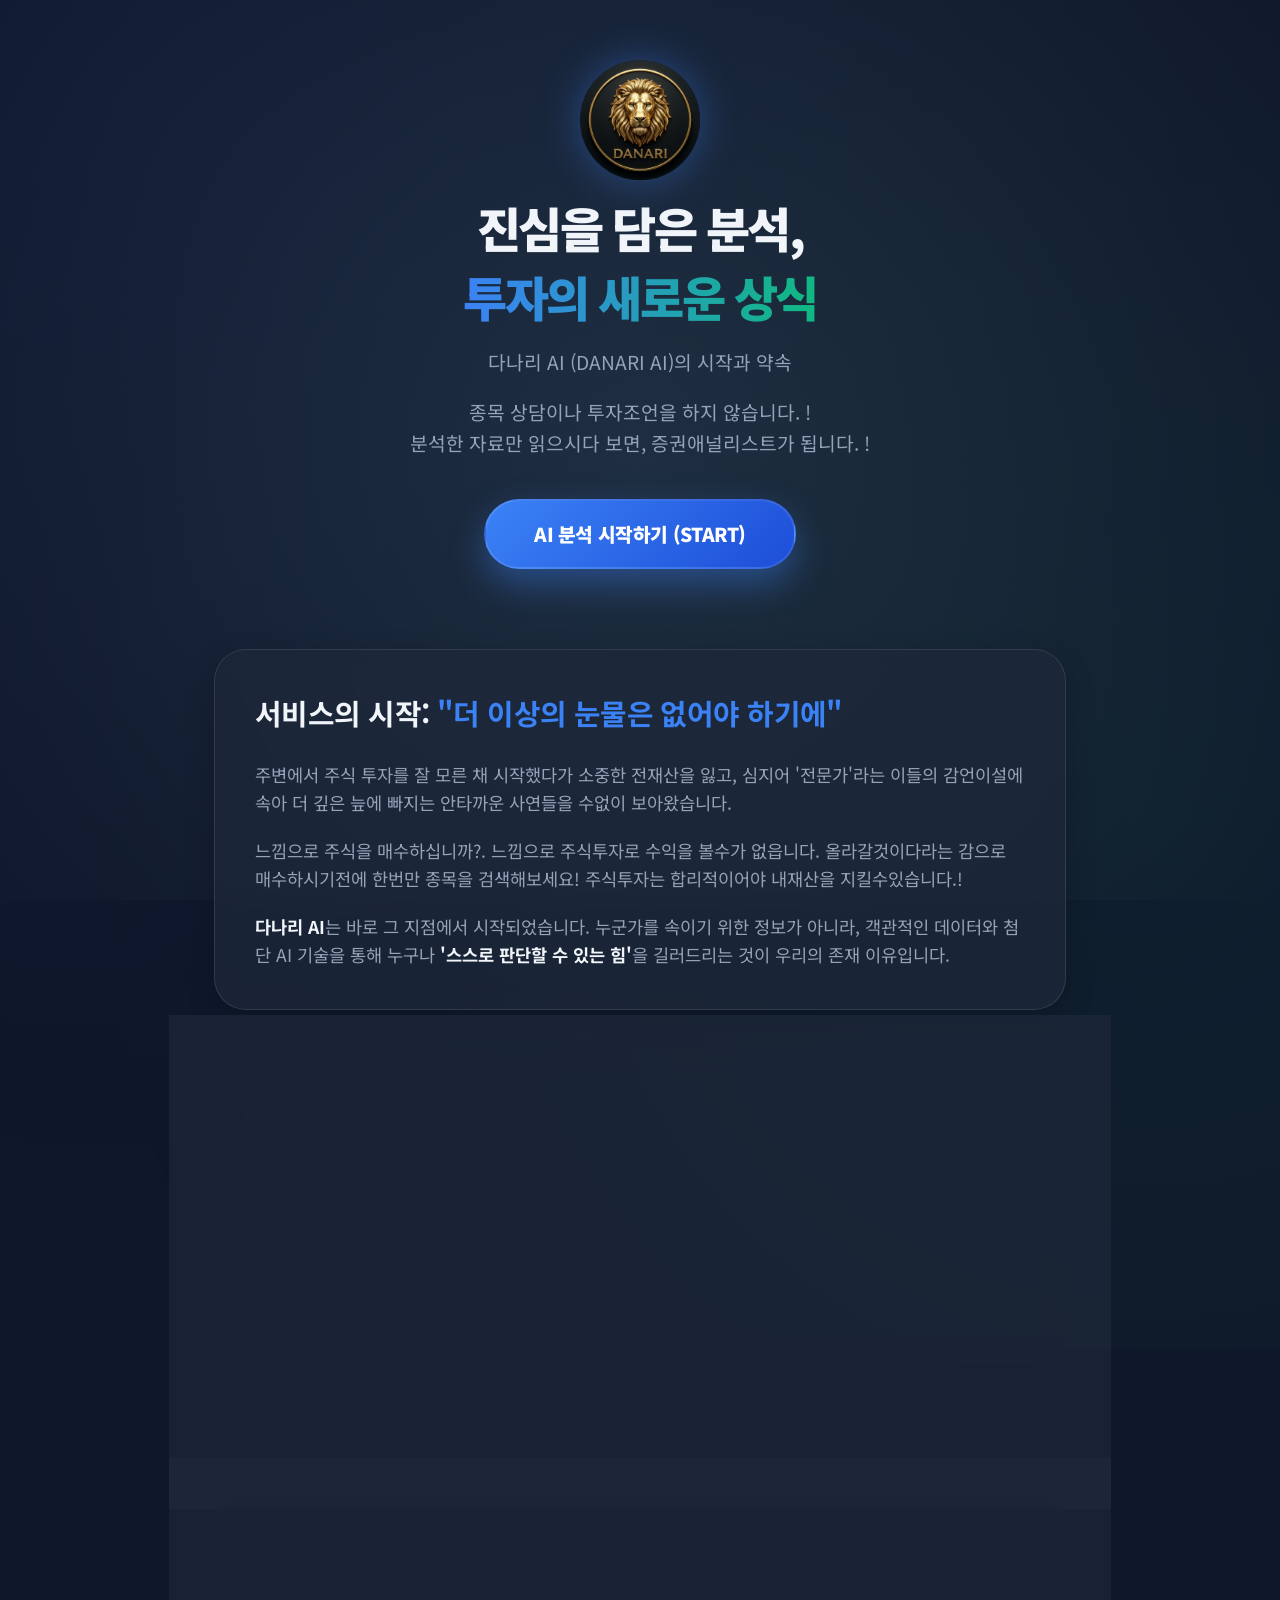
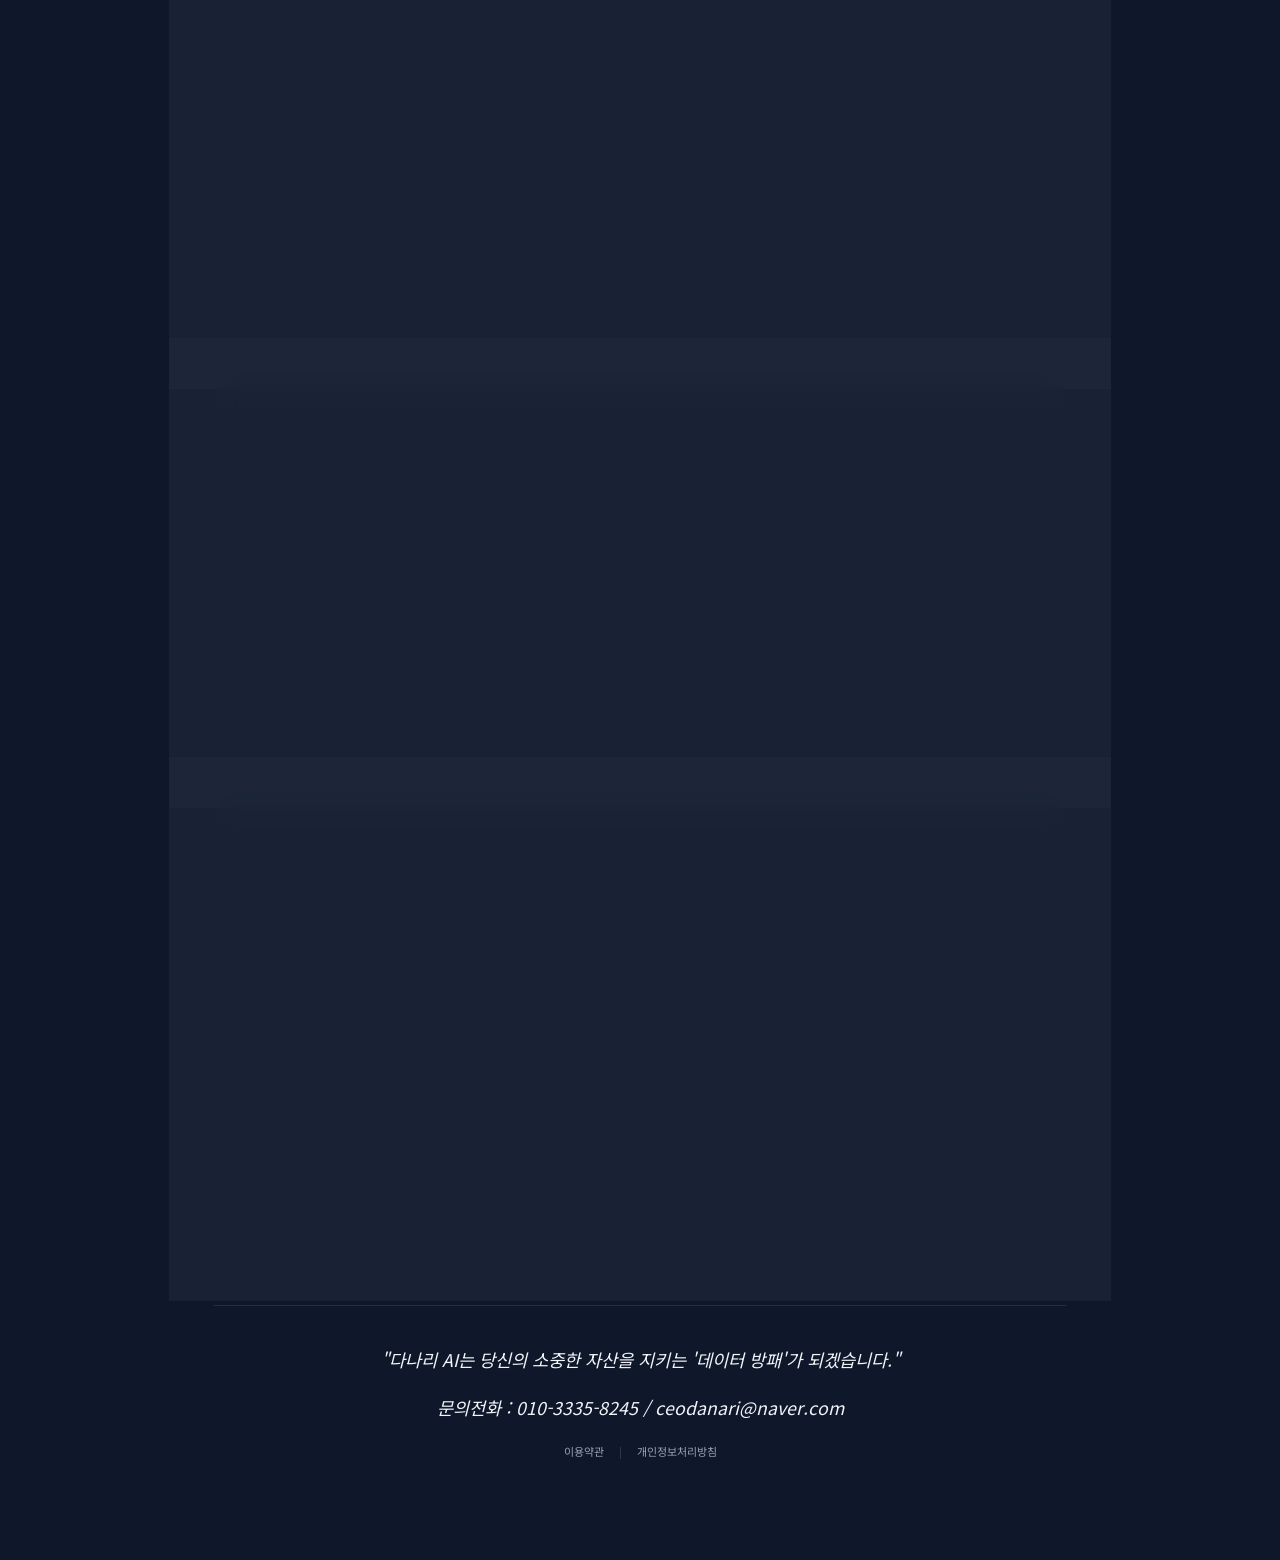
==== index.html @ fad3270f "Add files via upload" ====
<!DOCTYPE html>
<html lang="ko">

<head>
    <meta charset="UTF-8">
    <meta name="viewport" content="width=device-width, initial-scale=1.0">
    <link rel="shortcut icon" href="logo.png" type="image/png">
    <title>다나리 AI (DANARI) | 진심을 담은 분석, 투자의 새로운 상식</title>
    <meta name="description" content="주식 투자에 속지 마세요. 전재산을 지키는 정직한 데이터 방패, 다나리 AI가 멀티 에이전트 기술로 주식 투자의 새로운 상식을 제시합니다.">
    <meta name="keywords" content="주식, AI분석, 다나리, DANARI, 주식투자초보, 무료주식분석, 투명한투자">

    <!-- Open Graph / Facebook -->
    <meta property="og:type" content="website">
    <meta property="og:title" content="다나리 AI (DANARI) | 투자의 새로운 상식">
    <meta property="og:description" content="속지 않는 투자, 스스로 판단하는 힘을 길러주는 AI 분석 파트너 다나리입니다.">
    <meta property="og:image" content="logo.png">

    <!-- Naver / Google Verification (Placeholders) -->
    <meta name="naver-site-verification" content="YOUR_NAVER_CODE_HERE">
    <meta name="google-site-verification" content="YOUR_GOOGLE_CODE_HERE">

    <link rel="stylesheet" href="style.css">
    <link rel="preconnect" href="https://fonts.googleapis.com">
    <link rel="preconnect" href="https://fonts.gstatic.com" crossorigin>
    <link
        href="https://fonts.googleapis.com/css2?family=Inter:wght@400;700;900&family=Noto+Sans+KR:wght@300;400;700;900&display=swap"
        rel="stylesheet">
</head>

<body>
    <div class="background-glow"></div>

    <main class="container">
        <header class="hero">
            <h1 class="main-title">
                <img src="logo.png" alt="Danari Logo" class="title-logo">
                진심을 담은 분석,<br><span class="accent">투자의 새로운 상식</span>
            </h1>
            <p class="subtitle">다나리 AI (DANARI AI)의 시작과 약속</p>
            <p class="subtitle">종목 상담이나 투자조언을 하지 않습니다. ! <br>분석한 자료만 읽으시다 보면, 증권애널리스트가 됩니다. !</p>
            <div class="hero-cta">
               
                <a href="https://danari-frontend-701980400496.asia-northeast3.run.app" class="btn-start">AI 분석 시작하기
                    (START)</a>
                <!-- <a href="javascript:void(0)" onclick="openModal('service-ready-modal')" class="btn-start">AI 분석 시작하기
                    (START)</a> -->
            </div>
        </header>

        <section class="content-card mission">
            <h2>서비스의 시작: <span class="highlight">"더 이상의 눈물은 없어야 하기에"</span></h2>
            <p>
                주변에서 주식 투자를 잘 모른 채 시작했다가 소중한 전재산을 잃고, 심지어 '전문가'라는 이들의 감언이설에 속아 더 깊은 늪에 빠지는 안타까운 사연들을 수없이 보아왔습니다.
            </p>
            <p>
                느낌으로 주식을 매수하십니까?. 느낌으로 주식투자로 수익을 볼수가 없읍니다. 올라갈것이다라는 감으로 매수하시기전에 한번만 종목을 검색해보세요! 주식투자는 합리적이어야 내재산을
                지킬수있습니다.!
            </p>
            <p>
                <strong>다나리 AI</strong>는 바로 그 지점에서 시작되었습니다. 누군가를 속이기 위한 정보가 아니라, 객관적인 데이터와 첨단 AI 기술을 통해 누구나 <strong>'스스로
                    판단할 수 있는 힘'</strong>을 길러드리는 것이 우리의 존재 이유입니다.
            </p>
        </section>

        <section class="content-card sustainability">
            <h2>우리의 약속: <span class="highlight">"모두를 위한 정직한 기술"</span></h2>
            <p>저희는 고급 AI 분석 서비스를 제공하면서도, 여러분의 부담을 최소화하고자 합니다.</p>
            <ul>
                <li>
                    <strong>지속 가능한 서비스</strong><br>
                    고성능 AI 엔진을 유지하기 위한 최소한의 운영 비용은 플랫폼 내 로컬 광고(LBS)를 통해 충당합니다. AI가 분석할 절대적인 시간이 필요하며, 그 시간을 이용하여 광고가
                    진행됩니다. 광고 진행 중이라도 AI가 분석을 마치면 분석 내용이 즉시 출력됩니다. 이를 통해 더 많은 분이 양질의 심층 분석 리포트를 무료 또는 저렴하게 이용하실 수 있습니다.
                </li>
                <li>
                    <strong>투명한 데이터</strong><br>
                    인간의 감정이 배제된 냉철한 알고리즘이 24시간 시장을 모니터링하여 가공되지 않은 진실만을 전달합니다.
                </li>
            </ul>
        </section>

        <section class="content-card technology">
            <h2>핵심 기술력: <span class="highlight">"9인의 AI 에이전트 협업"</span></h2>
            <p>다나리 AI는 단일 지능이 아닌, 전문 분야별로 특화된 <strong>9인의 AI 에이전트</strong>가 실시간으로 소통하며 분석합니다.</p>
            <div class="tech-grid">
                <div class="tech-item">
                    <span class="tech-tag">MACRO</span>
                    <p>거시경제 흐름 및 글로벌 지정학적 리스크 분석</p>
                </div>
                <div class="tech-item">
                    <span class="tech-tag">ANALYSIS</span>
                    <p>재무제표 기반의 기업 건강 상태 딥다이브</p>
                </div>
                <div class="tech-item">
                    <span class="tech-tag">CHART</span>
                    <p>기술적 지표를 통한 최적의 매수/매도 타이밍 포착</p>
                </div>
                <div class="tech-item">
                    <span class="tech-tag">NEWS</span>
                    <p>실시간 뉴스 및 공시 시그널 즉각 스캔 및 반영</p>
                </div>
            </div>
            <p class="tech-note">
                이 외에도 수급, 성장성, 안정성, 시장 주도주 분석이 동시에 이루어지는 <strong>병렬 처리 아키텍처</strong>를 통해 완벽한 리포트를 생성합니다.
            </p>
        </section>

        <section class="content-card investment-caution">
            <h2>투자유의사항: <span class="highlight">"신중한 결정이 자산을 지킵니다"</span></h2>
            <ul>
                <li>
                    <strong>원금 손실 위험 고지</strong><br>
                    주식 투자는 원금 매몰 및 손실의 위험이 있으며, 모든 투자 결정에 따른 책임은 투자자 본인에게 귀속됩니다.
                </li>
                <li>
                    <strong>분석 결과의 성격</strong><br>
                    다나리 AI가 제공하는 모든 정보는 투자 참고 자료일 뿐이며, 투자를 권유하거나 특정 종목의 수익을 보장하지 않습니다.
                </li>
                <li>
                    <strong>미래 수익의 비보장</strong><br>
                    과거의 데이터 분석 결과와 성과가 미래의 수익을 담보하지 않음을 유의하여 주시기 바랍니다.
                </li>
            </ul>
        </section>

        <section class="content-card ai-guidelines">
            <h2>AI분석안내문: <span class="highlight">"객관적 데이터의 힘"</span></h2>
            <p>다나리 AI의 리포트는 다음과 같은 정밀한 과정을 거쳐 생성됩니다.</p>
            <ul>
                <li>
                    <strong>특화된 9인의 AI 협업</strong><br>
                    재무, 차트, 수급, 뉴스 등 각 분야에 특화된 9인의 AI 에이전트가 데이터를 다각도로 교차 분석합니다.
                </li>
                <li>
                    <strong>실시간 데이터 반영</strong><br>
                    최신 시장 데이터를 실시간으로 수집하여 분석에 반영하나, 데이터 제공처의 통신 환경에 따라 일부 오차나 지연이 발생할 수 있습니다.
                </li>
                <li>
                    <strong>통계적 알고리즘 기반</strong><br>
                    본 리포트는 알고리즘에 기반한 통계적 결과물로, 시장의 예기치 못한 비이성적 변동이나 천재지변 등 돌발 변수는 예측 범위를 벗어날 수 있습니다.
                </li>
            </ul>
        </section>


        <footer class="footer-note">
            <p>"다나리 AI는 당신의 소중한 자산을 지키는 '데이터 방패'가 되겠습니다."</p>
            <p> 문의전화 : 010-3335-8245 / ceodanari@naver.com</p>
            <div class="legal-links">
                <a href="javascript:void(0)" onclick="openModal('tos-modal')">이용약관</a>
                <span class="sep">|</span>
                <a href="javascript:void(0)" onclick="openModal('privacy-modal')">개인정보처리방침</a>
            </div>
        </footer>
    </main>

    <!-- Modal: Terms of Service -->
    <div id="tos-modal" class="modal">
        <div class="modal-content tos-modal-content">
            <span class="close" onclick="closeModal('tos-modal')">&times;</span>
            <h2>이용약관 (Terms of Service)</h2>
            <div class="modal-body">
                <iframe src="Terms of Service.html" class="tos-iframe"></iframe>
            </div>
        </div>
    </div>

    <!-- Modal: Privacy Policy -->
    <div id="privacy-modal" class="modal">
        <div class="modal-content">
            <span class="close" onclick="closeModal('privacy-modal')">&times;</span>
            <h2>개인정보처리방침 (Privacy Policy)</h2>
            <div class="modal-body">
                <h3>1. 수집하는 개인정보 항목</h3>
                <p>- 회원가입 시: 이메일, 비밀번호<br>
                    - 서비스 이용 시: 접속 IP, 서비스 이용 기록, **위치 정보(LBS 광고 제공 목적)**</p>
                <h3>2. 개인정보의 수집 및 이용 목적</h3>
                <p>- 사용자 식별 및 회원 관리<br>
                    - 맞춤형 AI 리포트 제공 및 위치 기반 인근 상권 광고 매칭</p>
                <h3>3. 개인정보의 보유 및 이용 기간</h3>
                <p>- 회원 탈퇴 시까지 또는 법령에서 정한 기간까지 보관합니다.</p>
                <h3>4. 동의 거부 권리</h3>
                <p>이용자는 개인정보 수집에 동의하지 않을 권리가 있으나, 동의 거부 시 회원 서비스 및 위치 기반 기능 이용이 제한될 수 있습니다.</p>
            </div>
        </div>
    </div>
    <!-- Modal: Service Ready Notice -->
    <div id="service-ready-modal" class="modal">
        <div class="modal-content notice-modal-content">
            <span class="close" onclick="closeModal('service-ready-modal')">&times;</span>
            <h2>서비스 준비 안내</h2>
            <div class="modal-body notice-body">
                <p>당사의 인공지능시스템을 사용하시는 고객여러분에게 감사의 말씀을 드리며, 현재 시스템을 업그레이드하고 있습니다.</p>
                <p>업그레이드가 완료되면, 즉시 재오픈하겠습니다.</p>
            </div>
        </div>
    </div>


    <script>
        function openModal(id) {
            document.getElementById(id).style.display = "block";
        }

        function closeModal(id) {
            document.getElementById(id).style.display = "none";
        }

        window.onclick = function (event) {
            if (event.target.className === 'modal') {
                event.target.style.display = "none";
            }
        }
    </script>
</body>


</html>
---- style.css ----
:root {
    --bg-color: #0f172a;
    --card-bg: rgba(30, 41, 59, 0.7);
    --accent-blue: #3b82f6;
    --accent-emerald: #10b981;
    --text-main: #f1f5f9;
    --text-dim: #94a3b8;
    --glass-border: rgba(255, 255, 255, 0.1);
}

* {
    margin: 0;
    padding: 0;
    box-sizing: border-box;
}

body {
    background-color: var(--bg-color);
    color: var(--text-main);
    font-family: 'Noto Sans KR', 'Inter', sans-serif;
    line-height: 1.6;
    overflow-x: hidden;
    -webkit-font-smoothing: antialiased;
}

.background-glow {
    position: fixed;
    top: 0;
    left: 0;
    right: 0;
    bottom: 0;
    background: radial-gradient(circle at 50% 50%, #1e293b 0%, #0f172a 100%);
    z-index: -1;
}

.background-glow::after {
    content: '';
    position: absolute;
    top: -50%;
    left: -50%;
    width: 200%;
    height: 200%;
    background: radial-gradient(circle at 30% 30%, rgba(59, 130, 246, 0.05) 0%, transparent 50%),
        radial-gradient(circle at 70% 70%, rgba(16, 185, 129, 0.05) 0%, transparent 50%);
    pointer-events: none;
}

.container {
    max-width: 900px;
    margin: 0 auto;
    padding: 60px 24px;
    animation: fadeIn 1s ease-out;
}

@keyframes fadeIn {
    from {
        opacity: 0;
        transform: translateY(20px);
    }

    to {
        opacity: 1;
        transform: translateY(0);
    }
}

.hero {
    text-align: center;
    margin-bottom: 80px;
}

.main-title {
    font-size: 3rem;
    font-weight: 900;
    letter-spacing: -0.05em;
    line-height: 1.1;
    margin-bottom: 24px;
    display: flex;
    flex-direction: column;
    align-items: center;
    gap: 16px;
}

.title-logo {
    width: 120px;
    height: 120px;
    object-fit: contain;
    filter: drop-shadow(0 0 20px rgba(59, 130, 246, 0.4));
    margin-bottom: 5px;
}

.accent {
    background: linear-gradient(90deg, var(--accent-blue), var(--accent-emerald));
    background-clip: text;
    -webkit-background-clip: text;
    -webkit-text-fill-color: transparent;
}

.subtitle {
    font-size: 1.2rem;
    color: var(--text-dim);
    font-weight: 400;
}

.content-card {
    background: var(--card-bg);
    backdrop-filter: blur(12px);
    border: 1px solid var(--glass-border);
    padding: 40px;
    border-radius: 32px;
    margin-bottom: 40px;
    position: relative;
    box-shadow: 0 10px 30px rgba(0, 0, 0, 0.2);
    transition: transform 0.3s ease;
}

.content-card:hover {
    transform: translateY(-5px);
    border-color: rgba(59, 130, 246, 0.3);
}

.content-card *:last-child {
    margin-bottom: 0;
}

h2 {
    font-size: 1.8rem;
    font-weight: 700;
    margin-bottom: 24px;
    letter-spacing: -0.02em;
}

.highlight {
    color: var(--accent-blue);
}

p {
    margin-bottom: 20px;
    color: var(--text-dim);
    font-size: 1.1rem;
}

strong {
    color: var(--text-main);
}

ul {
    list-style: none;
}

li {
    margin-bottom: 24px;
    padding-left: 20px;
    border-left: 3px solid var(--accent-blue);
}

.tech-grid {
    display: grid;
    grid-template-columns: repeat(auto-fit, minmax(180px, 1fr));
    gap: 15px;
    margin: 24px 0;
}

.tech-item {
    background: rgba(15, 23, 42, 0.3);
    padding: 20px;
    border-radius: 20px;
    border: 1px solid var(--glass-border);
}

.tech-tag {
    display: inline-block;
    font-size: 10px;
    font-weight: 900;
    color: var(--accent-blue);
    letter-spacing: 0.1em;
    margin-bottom: 8px;
    border-bottom: 1px solid rgba(59, 130, 246, 0.3);
}

.tech-item p {
    font-size: 0.9rem;
    margin-bottom: 0;
    line-height: 1.4;
}

.tech-note {
    font-size: 0.95rem;
    opacity: 0.8;
}


.footer-note {
    text-align: center;
    padding-top: 40px;
    margin-top: 60px;
    border-top: 1px solid var(--glass-border);
}

.footer-note p {
    font-style: italic;
    color: var(--text-main);
    margin-bottom: 20px;
}

.legal-links {
    display: flex;
    justify-content: center;
    gap: 15px;
    font-size: 11px;
    color: var(--text-dim);
    margin-bottom: 40px;
}

.legal-links a {
    color: var(--text-dim);
    text-decoration: none;
    transition: color 0.3s;
}

.legal-links a:hover {
    color: var(--accent-blue);
    text-decoration: underline;
}

.sep {
    opacity: 0.3;
}

/* Modal System */
.modal {
    display: none;
    position: fixed;
    z-index: 10000;
    left: 0;
    top: 0;
    width: 100%;
    height: 100%;
    background-color: rgba(0, 0, 0, 0.8);
    backdrop-filter: blur(8px);
}

.modal-content {
    background-color: #1e293b;
    margin: 10% auto;
    padding: 40px;
    border: 1px solid var(--glass-border);
    width: 80%;
    max-width: 600px;
    border-radius: 24px;
    position: relative;
    box-shadow: 0 25px 50px -12px rgba(0, 0, 0, 0.5);
    max-height: 70vh;
    overflow-y: auto;
}

.close {
    color: var(--text-dim);
    position: absolute;
    top: 20px;
    right: 30px;
    font-size: 28px;
    font-weight: bold;
    cursor: pointer;
}

.close:hover {
    color: white;
}

.modal-body h3 {
    font-size: 14px;
    margin: 20px 0 10px 0;
    color: var(--accent-blue);
}

.modal-body p {
    font-size: 13px;
    line-height: 1.6;
    margin-bottom: 10px;
}

.actions {
    display: flex;
    justify-content: center;
}

.hero-cta {
    margin-top: 40px;
    display: flex;
    justify-content: center;
    gap: 20px;
}

.btn-start {
    display: inline-flex;
    align-items: center;
    background: linear-gradient(135deg, var(--accent-blue), #1d4ed8);
    color: white;
    padding: 18px 48px;
    border-radius: 100px;
    font-weight: 900;
    font-size: 1.2rem;
    letter-spacing: -0.02em;
    text-decoration: none;
    transition: all 0.4s cubic-bezier(0.175, 0.885, 0.32, 1.275);
    box-shadow: 0 15px 35px rgba(59, 130, 246, 0.4);
    border: 2px solid rgba(255, 255, 255, 0.1);
    position: relative;
    overflow: hidden;
}

.btn-start::before {
    content: '';
    position: absolute;
    top: 0;
    left: -100%;
    width: 100%;
    height: 100%;
    background: linear-gradient(90deg,
            transparent,
            rgba(255, 255, 255, 0.2),
            transparent);
    transition: 0.5s;
}

.btn-start:hover {
    transform: scale(1.05) translateY(-5px);
    background: white;
    color: black;
    box-shadow: 0 20px 50px rgba(255, 255, 255, 0.3);
    border-color: white;
}

.btn-start:hover::before {
    left: 100%;
}

.btn-start:active {
    transform: scale(0.98);
}

@media (max-width: 600px) {
    .main-title {
        font-size: 2rem;
    }

    .content-card {
        padding: 30px;
    }
}

/* Service Ready Modal Specific Styles */
.notice-modal-content {
    text-align: center;
    max-width: 500px;
}

.notice-body p {
    font-size: 1.1rem;
    color: var(--text-main);
    margin-bottom: 1.5rem;
    line-height: 1.8;
    word-break: keep-all;
}

.notice-body p:last-child {
    font-weight: 700;
    color: var(--accent-blue);
    margin-bottom: 0;
}

/* Terms of Service Modal Specific Styles */
.tos-modal-content {
    max-width: 900px;
    width: 90%;
    height: 85vh;
    max-height: 85vh;
    margin: 5vh auto;
    display: flex;
    flex-direction: column;
    padding: 30px;
}

.tos-modal-content .modal-body {
    flex-grow: 1;
    height: calc(100% - 50px);
    margin-top: 15px;
    overflow: hidden;
}

.tos-iframe {
    width: 100%;
    height: 100%;
    border: none;
    border-radius: 12px;
    background-color: #ffffff;
}
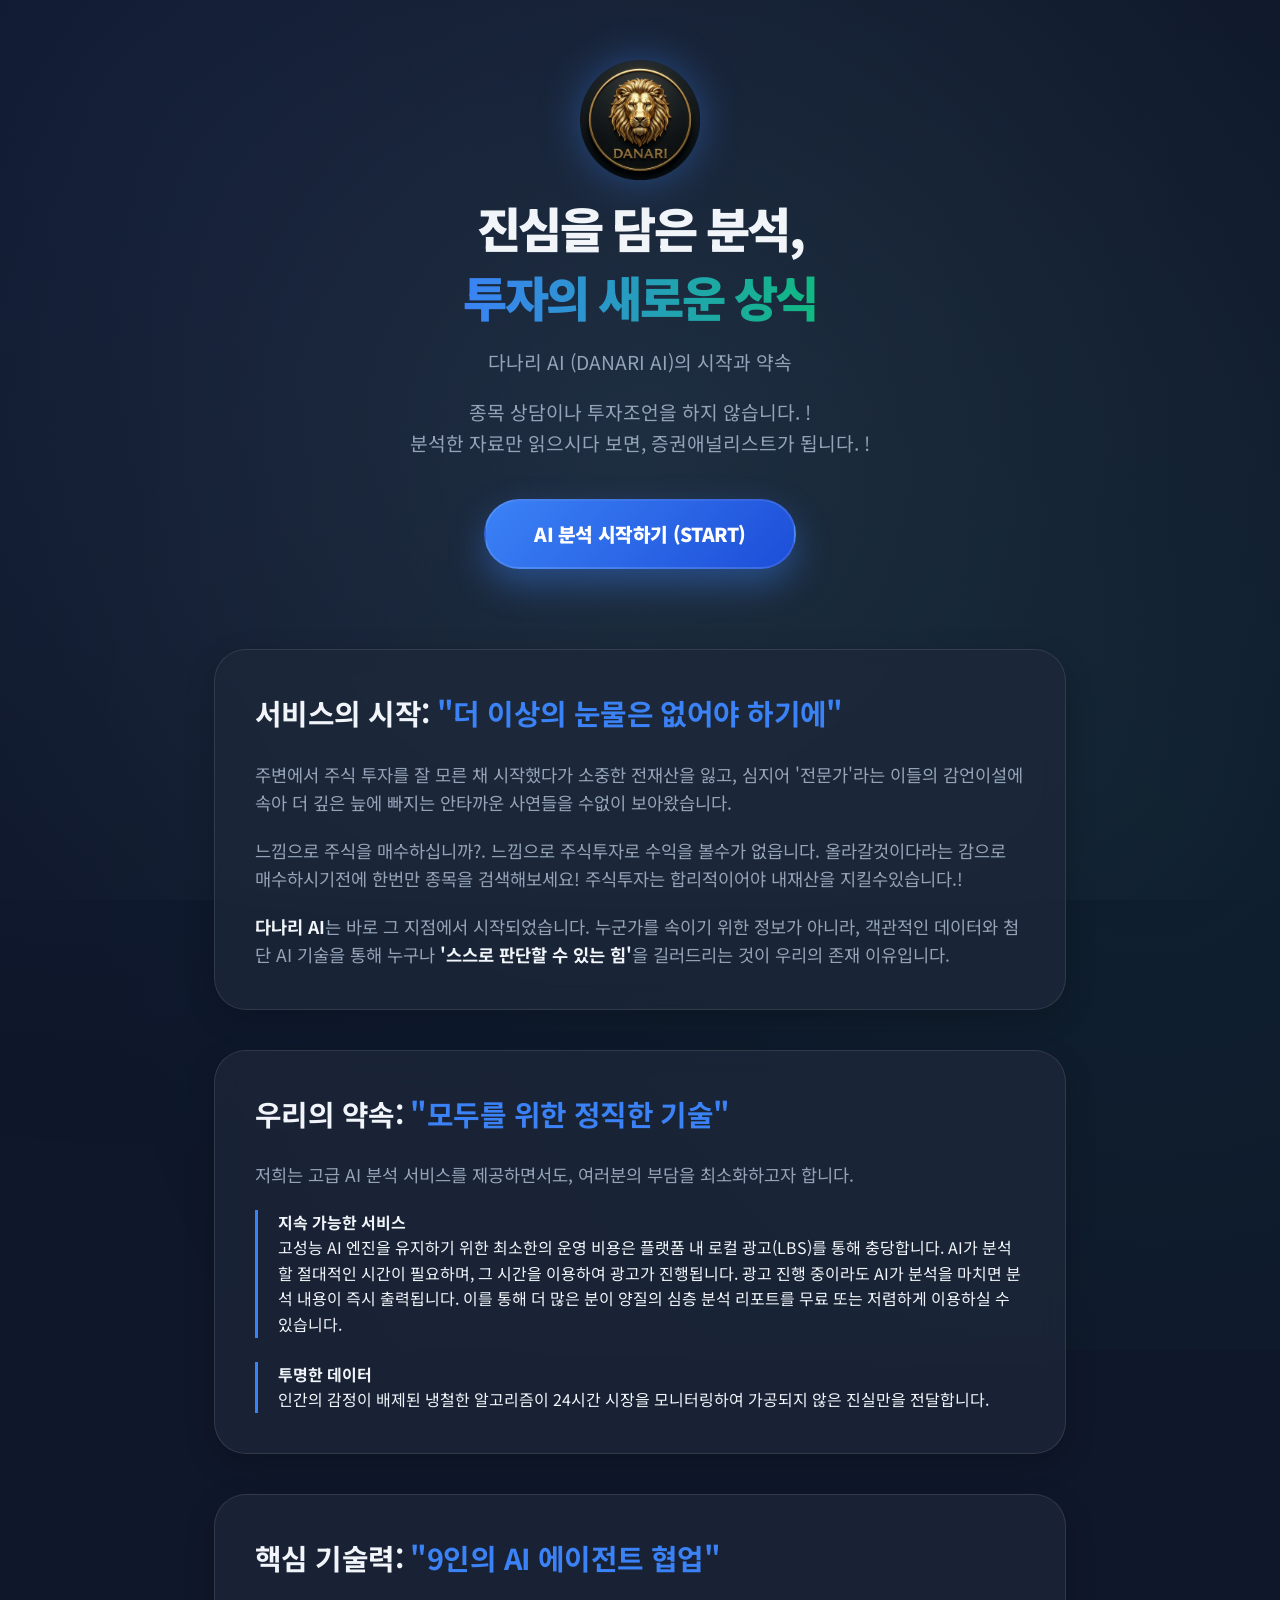
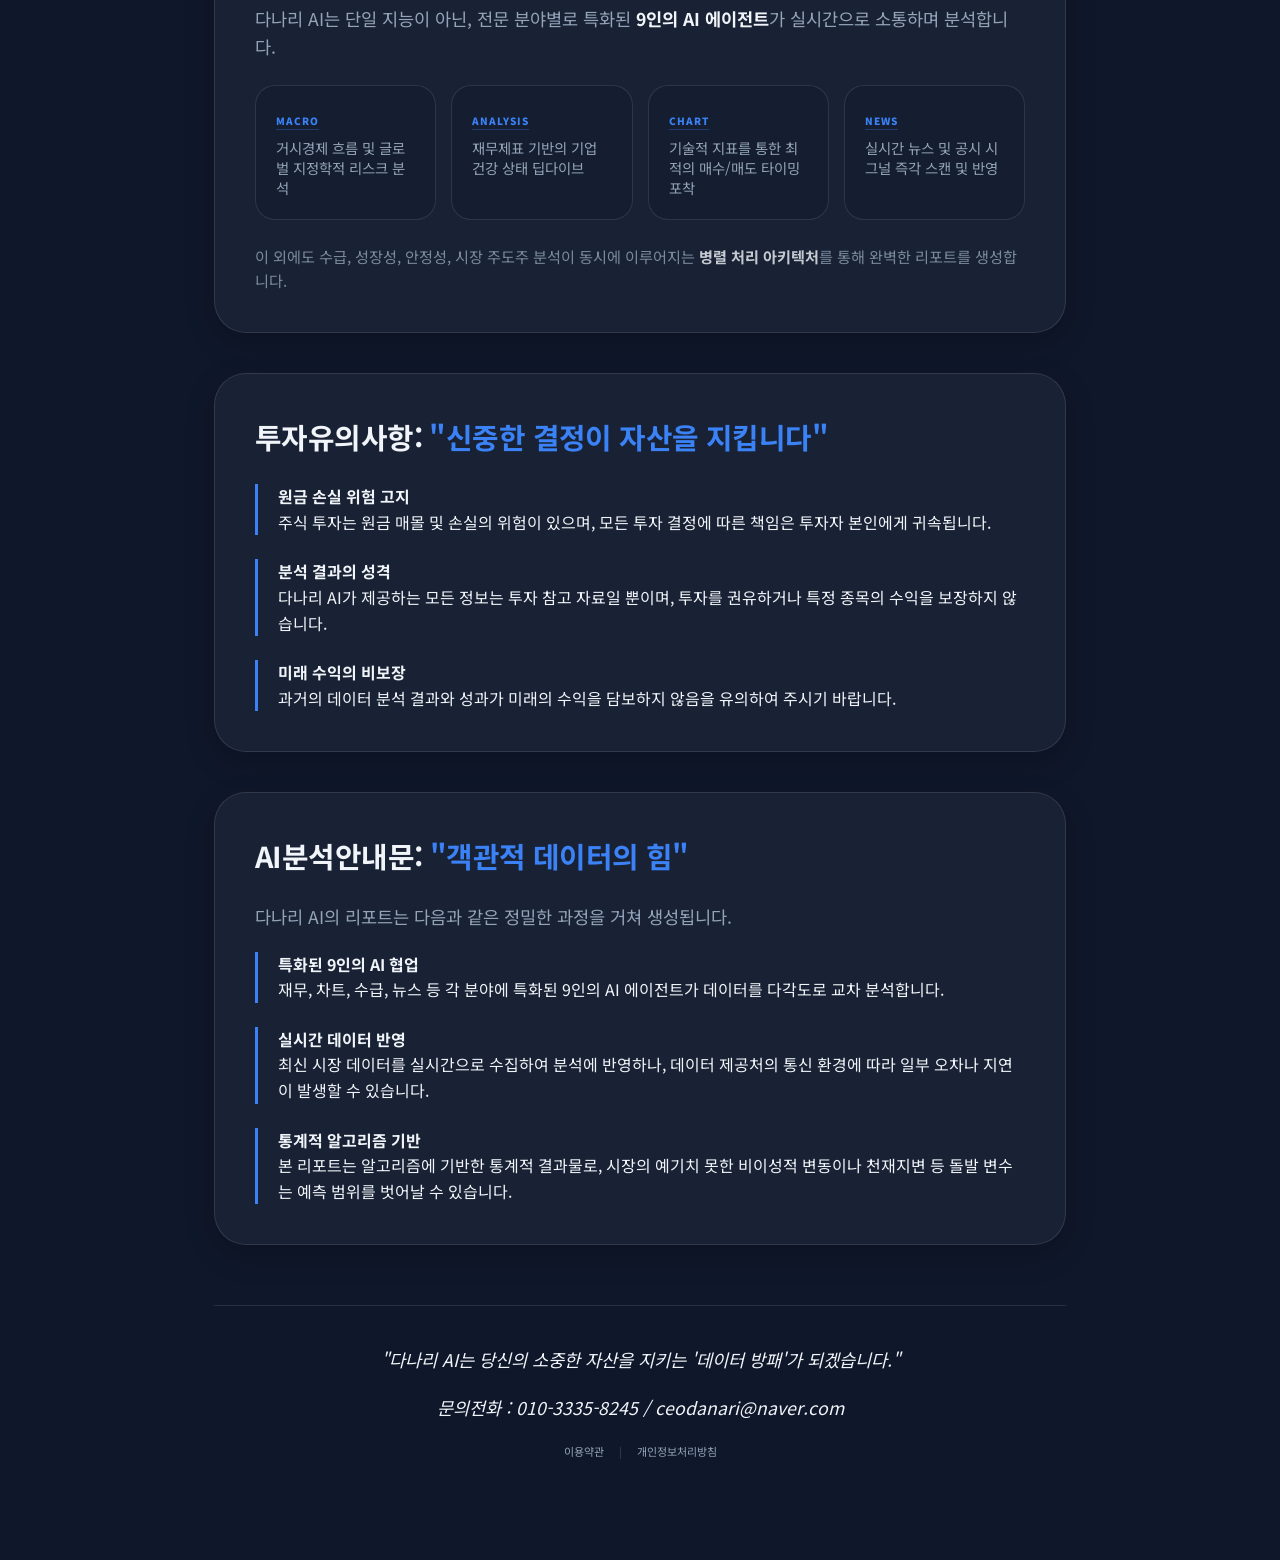
==== commit 0ca63a73: "Add files via upload" ====
--- a/index.html
+++ b/index.html
@@ -157,9 +157,36 @@
     <div id="tos-modal" class="modal">
         <div class="modal-content tos-modal-content">
             <span class="close" onclick="closeModal('tos-modal')">&times;</span>
-            <h2>이용약관 (Terms of Service)</h2>
+            <h2>서비스 이용약관 및 가입계약서</h2>
             <div class="modal-body">
-                <iframe src="Terms of Service.html" class="tos-iframe"></iframe>
+                <h3>제1조 (목적)</h3>
+                <p>본 약관은 <strong>다나리</strong>(이하 "회사")가 운영하는 웹사이트 및 서비스(이하 "[DANARI AI]")에서 제공하는 증권정보제공 서비스(이하 "서비스")를 이용함에 있어 "회사"와 "회원" 간의 권리, 의무 및 책임 사항을 규정함을 목적으로 합니다.</p>
+                
+                <h3>제2조 (유사투자자문업자의 지위 고지 및 1:1 자문 금지)</h3>
+                <p>1. "회사"는 자본시장과 금융투자업에 관한 법률에 따라 금융감독원에 정식 신고를 마친 <strong>유사투자자문업자</strong>입니다.</p>
+                <p>2. "회사"가 제공하는 모든 리포트 및 정보는 9인의 인공지능(AI) 에이전트 알고리즘에 의해 자동 생성되어 불특정 다수에게 일방적으로 제공되는 <strong>단방향 증권정보</strong>입니다.</p>
+                <p>3. "회사"는 어떠한 경우에도 "회원"과 <strong>1:1 개별 주식 상담, 실시간 양방향 채팅 리딩, 전화 리딩, 투자금 일임 및 매매 대행 행위</strong>를 하지 않으며, 이를 요구하는 "회원"의 요청은 거절됩니다.</p>
+                
+                <h3>제3조 (서비스 이용 요금 및 결제)</h3>
+                <p>1. "회사"가 제공하는 유료 서비스의 이용 요금은 <strong>월 [정가 금액]원(부가세 포함)</strong>으로 합니다. (프로모션 및 할인이 적용될 경우 결제 페이지에 명시된 최종 결제 금액을 기준으로 합니다.)</p>
+                <p>2. 이용 요금의 결제는 "회사"가 지정한 정식 전자결제(PG) 업체의 카드 결제 또는 무통장 입금을 통해 이루어집니다.</p>
+                
+                <h3>제4조 (청약철회 및 중도 해지·환불 규정) <span class="highlight"></span></h3>
+                <p>1. <strong>청약철회</strong>: "회원"은 유료 서비스 결제일로부터 <strong>7일 이내</strong>에 서비스 이용 이력이 없는 경우(리포트 미열람 등) 전액 환불을 요청할 수 있습니다.</p>
+                <p>2. <strong>중도 해지 및 환불</strong>: 서비스 이용이 개시된 이후 "회원"의 단순 변심 등으로 중도 해지를 요청할 경우, "회사"는 방문판매 등에 관한 법률 및 소비자분쟁해결기준에 의거하여 다음과 같이 정산 후 환불합니다.</p>
+                <ul>
+                    <li><strong>환불 금액 계산식</strong>: <code style="background-color:rgba(15, 23, 42, 0.6); color:#3b82f6; padding: 4px 8px; border-radius: 8px; font-family: 'Roboto Mono', monospace; font-size: 0.95rem;">최종 결제 금액 - (1일 이용 요금 &times; 실제 서비스 이용 일수) - 위약금(결제 금액의 10%)</code></li>
+                </ul>
+                <p>3. 1일 이용 요금은 할인가가 아닌 <strong>정가 일할 기준</strong>으로 계산됩니다.</p>
+                <p>4. "회사"는 "회원"의 해지 신청 접수일로부터 영업일 기준 3일 이내에 환불 금액을 반환하는 것을 원칙으로 합니다.</p>
+                
+                <h3>제5조 (회사의 의무 및 허위·과장 광고 금지)</h3>
+                <p>1. "회사"는 안정적인 서비스 제공을 위해 최선을 다하며, 자본시장법 등 관련 법령을 철저히 준수합니다.</p>
+                <p>2. "회사"는 원금 보장, 손실 보전, 또는 특정 수익률을 확약하는 등 소비자를 기만하거나 오인하게 만드는 허위·과장 광고를 하지 않습니다.</p>
+                
+                <h3>제6조 (투자 책임에 대한 면책 고지)</h3>
+                <p>1. "회사"의 AI 에이전트가 제공하는 분석 리포트 및 정보는 가용한 데이터를 바탕으로 한 객관적 분석 자료일 뿐이며, <strong>특정 종목의 매수·매도를 권유하는 추천이 아닙니다.</strong></p>
+                <p>2. 본 서비스에서 제공하는 모든 정보는 투자 판단의 참고 자료일 뿐이며, 가치 상승 및 수익을 보장하지 않습니다. <strong>최종적인 투자 판단과 그에 따른 손익 책임은 전적으로 "회원" 본인에게 귀속됩니다.</strong></p>
             </div>
         </div>
     </div>
--- a/style.css
+++ b/style.css
@@ -379,20 +379,40 @@
     margin: 5vh auto;
     display: flex;
     flex-direction: column;
-    padding: 30px;
+    padding: 35px;
 }
 
 .tos-modal-content .modal-body {
     flex-grow: 1;
-    height: calc(100% - 50px);
-    margin-top: 15px;
-    overflow: hidden;
-}
-
-.tos-iframe {
-    width: 100%;
-    height: 100%;
-    border: none;
-    border-radius: 12px;
-    background-color: #ffffff;
+    overflow-y: auto;
+    padding-right: 15px;
+    margin-top: 20px;
+}
+
+/* 팝업 내 텍스트 및 레이아웃 가독성 개선 */
+.tos-modal-content .modal-body h3 {
+    font-size: 1.15rem;
+    margin: 28px 0 12px 0;
+    color: var(--accent-blue);
+    font-weight: 700;
+}
+
+.tos-modal-content .modal-body p {
+    font-size: 0.98rem;
+    line-height: 1.75;
+    color: var(--text-dim);
+    margin-bottom: 12px;
+}
+
+.tos-modal-content .modal-body ul {
+    margin: 10px 0 20px 0;
+    padding-left: 0;
+}
+
+.tos-modal-content .modal-body li {
+    font-size: 0.98rem;
+    color: var(--text-dim);
+    border-left: 3px solid var(--accent-blue);
+    padding-left: 15px;
+    margin-bottom: 10px;
 }
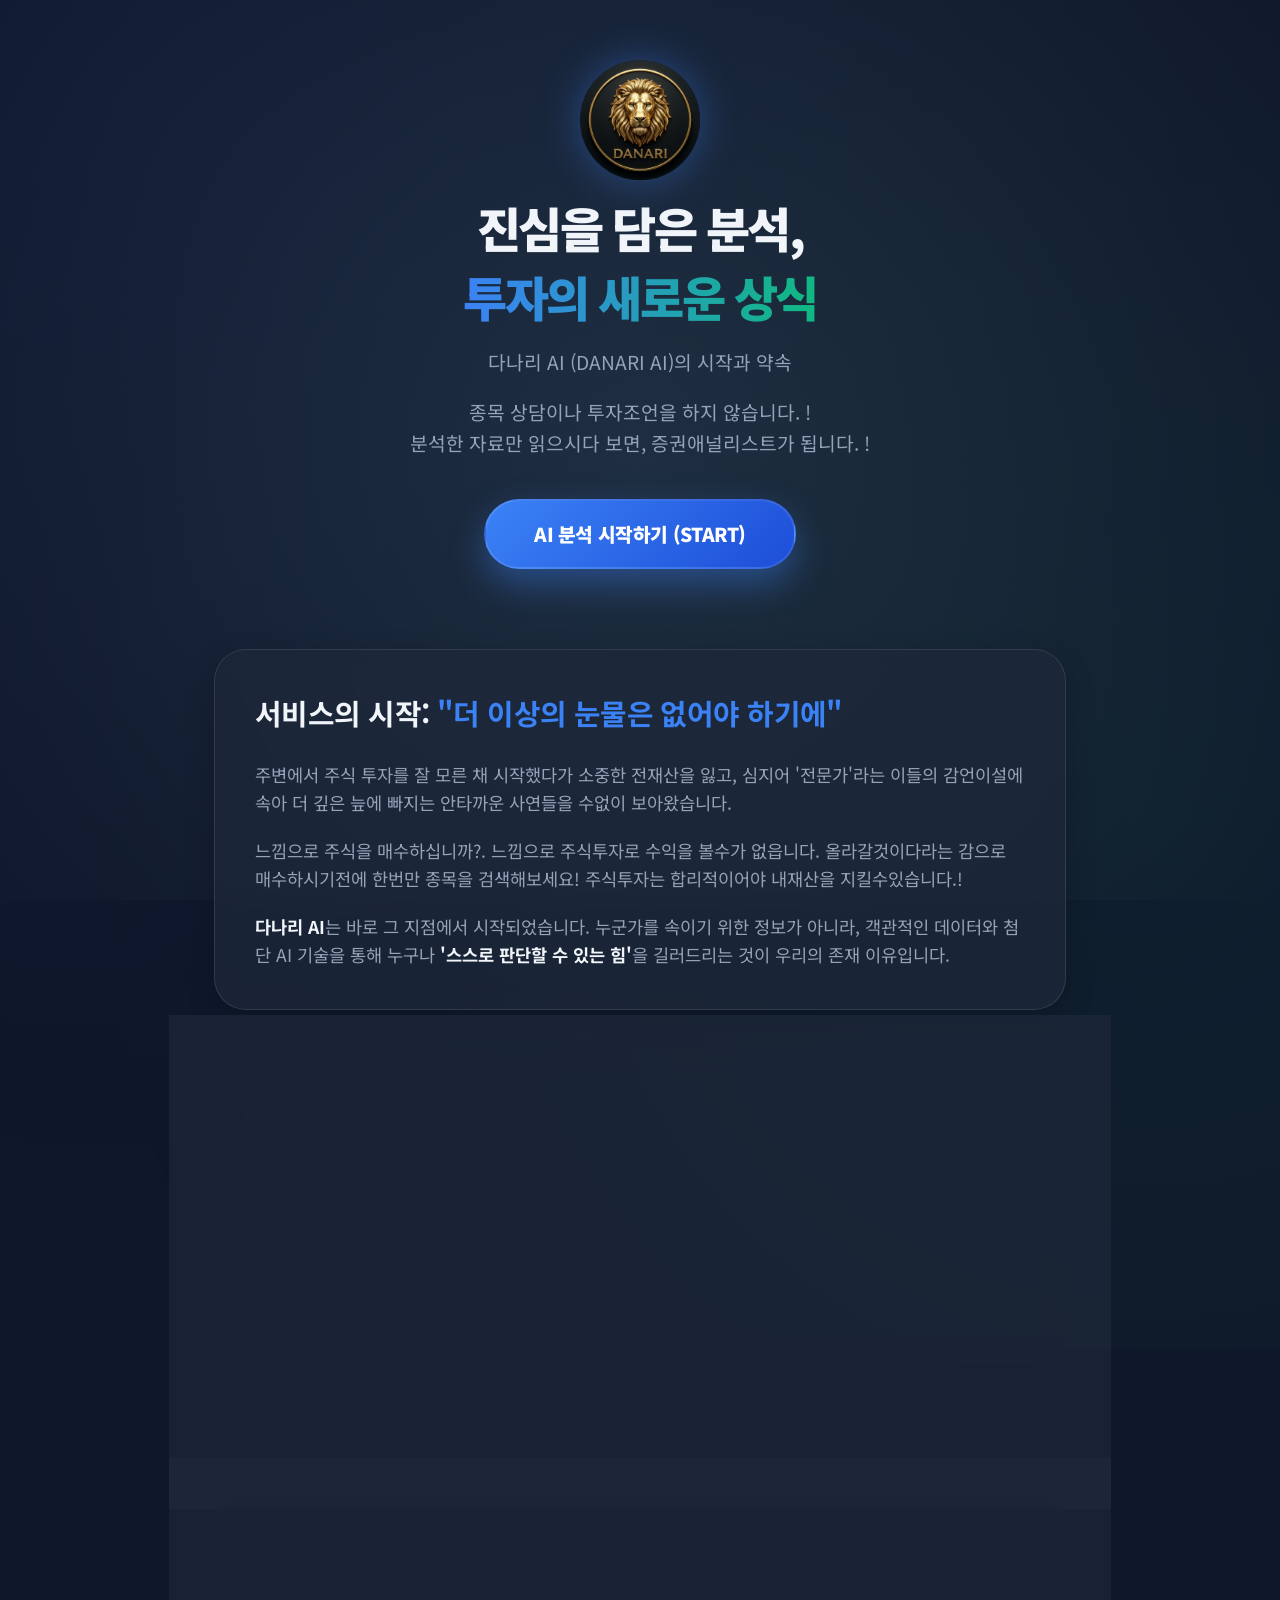
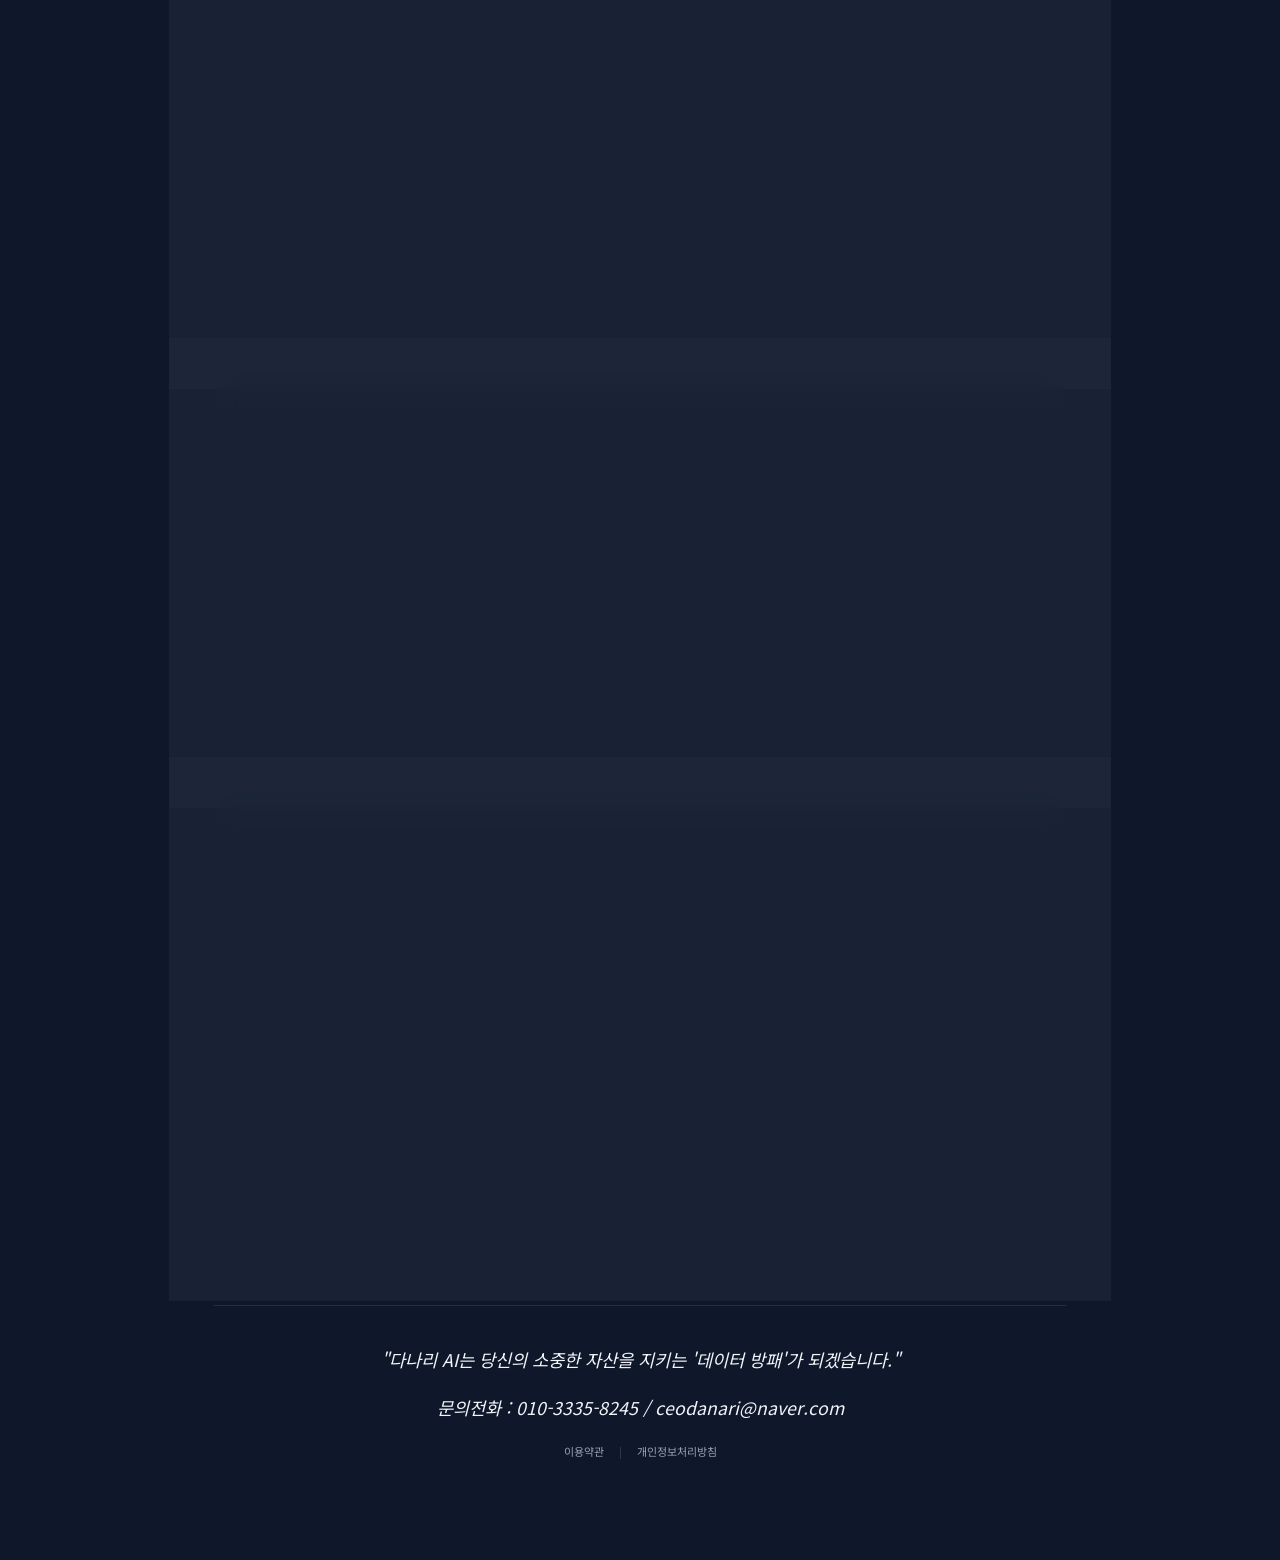
==== commit 74b82e92: "Add files via upload" ====
--- a/index.html
+++ b/index.html
@@ -155,38 +155,17 @@
 
     <!-- Modal: Terms of Service -->
     <div id="tos-modal" class="modal">
-        <div class="modal-content tos-modal-content">
+        <div class="modal-content">
             <span class="close" onclick="closeModal('tos-modal')">&times;</span>
-            <h2>서비스 이용약관 및 가입계약서</h2>
+            <h2>이용약관 (Terms of Service)</h2>
             <div class="modal-body">
                 <h3>제1조 (목적)</h3>
-                <p>본 약관은 <strong>다나리</strong>(이하 "회사")가 운영하는 웹사이트 및 서비스(이하 "[DANARI AI]")에서 제공하는 증권정보제공 서비스(이하 "서비스")를 이용함에 있어 "회사"와 "회원" 간의 권리, 의무 및 책임 사항을 규정함을 목적으로 합니다.</p>
-                
-                <h3>제2조 (유사투자자문업자의 지위 고지 및 1:1 자문 금지)</h3>
-                <p>1. "회사"는 자본시장과 금융투자업에 관한 법률에 따라 금융감독원에 정식 신고를 마친 <strong>유사투자자문업자</strong>입니다.</p>
-                <p>2. "회사"가 제공하는 모든 리포트 및 정보는 9인의 인공지능(AI) 에이전트 알고리즘에 의해 자동 생성되어 불특정 다수에게 일방적으로 제공되는 <strong>단방향 증권정보</strong>입니다.</p>
-                <p>3. "회사"는 어떠한 경우에도 "회원"과 <strong>1:1 개별 주식 상담, 실시간 양방향 채팅 리딩, 전화 리딩, 투자금 일임 및 매매 대행 행위</strong>를 하지 않으며, 이를 요구하는 "회원"의 요청은 거절됩니다.</p>
-                
-                <h3>제3조 (서비스 이용 요금 및 결제)</h3>
-                <p>1. "회사"가 제공하는 유료 서비스의 이용 요금은 <strong>월 [정가 금액]원(부가세 포함)</strong>으로 합니다. (프로모션 및 할인이 적용될 경우 결제 페이지에 명시된 최종 결제 금액을 기준으로 합니다.)</p>
-                <p>2. 이용 요금의 결제는 "회사"가 지정한 정식 전자결제(PG) 업체의 카드 결제 또는 무통장 입금을 통해 이루어집니다.</p>
-                
-                <h3>제4조 (청약철회 및 중도 해지·환불 규정) <span class="highlight"></span></h3>
-                <p>1. <strong>청약철회</strong>: "회원"은 유료 서비스 결제일로부터 <strong>7일 이내</strong>에 서비스 이용 이력이 없는 경우(리포트 미열람 등) 전액 환불을 요청할 수 있습니다.</p>
-                <p>2. <strong>중도 해지 및 환불</strong>: 서비스 이용이 개시된 이후 "회원"의 단순 변심 등으로 중도 해지를 요청할 경우, "회사"는 방문판매 등에 관한 법률 및 소비자분쟁해결기준에 의거하여 다음과 같이 정산 후 환불합니다.</p>
-                <ul>
-                    <li><strong>환불 금액 계산식</strong>: <code style="background-color:rgba(15, 23, 42, 0.6); color:#3b82f6; padding: 4px 8px; border-radius: 8px; font-family: 'Roboto Mono', monospace; font-size: 0.95rem;">최종 결제 금액 - (1일 이용 요금 &times; 실제 서비스 이용 일수) - 위약금(결제 금액의 10%)</code></li>
-                </ul>
-                <p>3. 1일 이용 요금은 할인가가 아닌 <strong>정가 일할 기준</strong>으로 계산됩니다.</p>
-                <p>4. "회사"는 "회원"의 해지 신청 접수일로부터 영업일 기준 3일 이내에 환불 금액을 반환하는 것을 원칙으로 합니다.</p>
-                
-                <h3>제5조 (회사의 의무 및 허위·과장 광고 금지)</h3>
-                <p>1. "회사"는 안정적인 서비스 제공을 위해 최선을 다하며, 자본시장법 등 관련 법령을 철저히 준수합니다.</p>
-                <p>2. "회사"는 원금 보장, 손실 보전, 또는 특정 수익률을 확약하는 등 소비자를 기만하거나 오인하게 만드는 허위·과장 광고를 하지 않습니다.</p>
-                
-                <h3>제6조 (투자 책임에 대한 면책 고지)</h3>
-                <p>1. "회사"의 AI 에이전트가 제공하는 분석 리포트 및 정보는 가용한 데이터를 바탕으로 한 객관적 분석 자료일 뿐이며, <strong>특정 종목의 매수·매도를 권유하는 추천이 아닙니다.</strong></p>
-                <p>2. 본 서비스에서 제공하는 모든 정보는 투자 판단의 참고 자료일 뿐이며, 가치 상승 및 수익을 보장하지 않습니다. <strong>최종적인 투자 판단과 그에 따른 손익 책임은 전적으로 "회원" 본인에게 귀속됩니다.</strong></p>
+                <p>본 약관은 '다나리 AI'(이하 '회사')가 제공하는 AI 기반 주식 분석 및 관련 서비스의 이용 조건 및 절차를 규정합니다.</p>
+                <h3>제2조 (서비스의 성격 및 책임 제한)</h3>
+                <p>1. 본 서비스가 제공하는 모든 분석 결과는 인공지능 알고리즘에 의한 데이터 가공 결과이며, 투자 추천이나 수익을 보장하지 않습니다.<br>
+                    2. **모든 투자 결정의 책임은 이용자 본인에게 있으며**, 회사는 분석 결과의 오류나 지연으로 인해 발생한 손실에 대해 법적 책임을 지지 않습니다.</p>
+                <h3>제3조 (광고 노출)</h3>
+                <p>본 서비스는 무료 운영 유지를 위해 위치기반 서비스(LBS)를 포함한 광고를 노출하며, 이용자는 서비스 이용 시 이에 동의한 것으로 간주합니다.</p>
             </div>
         </div>
     </div>
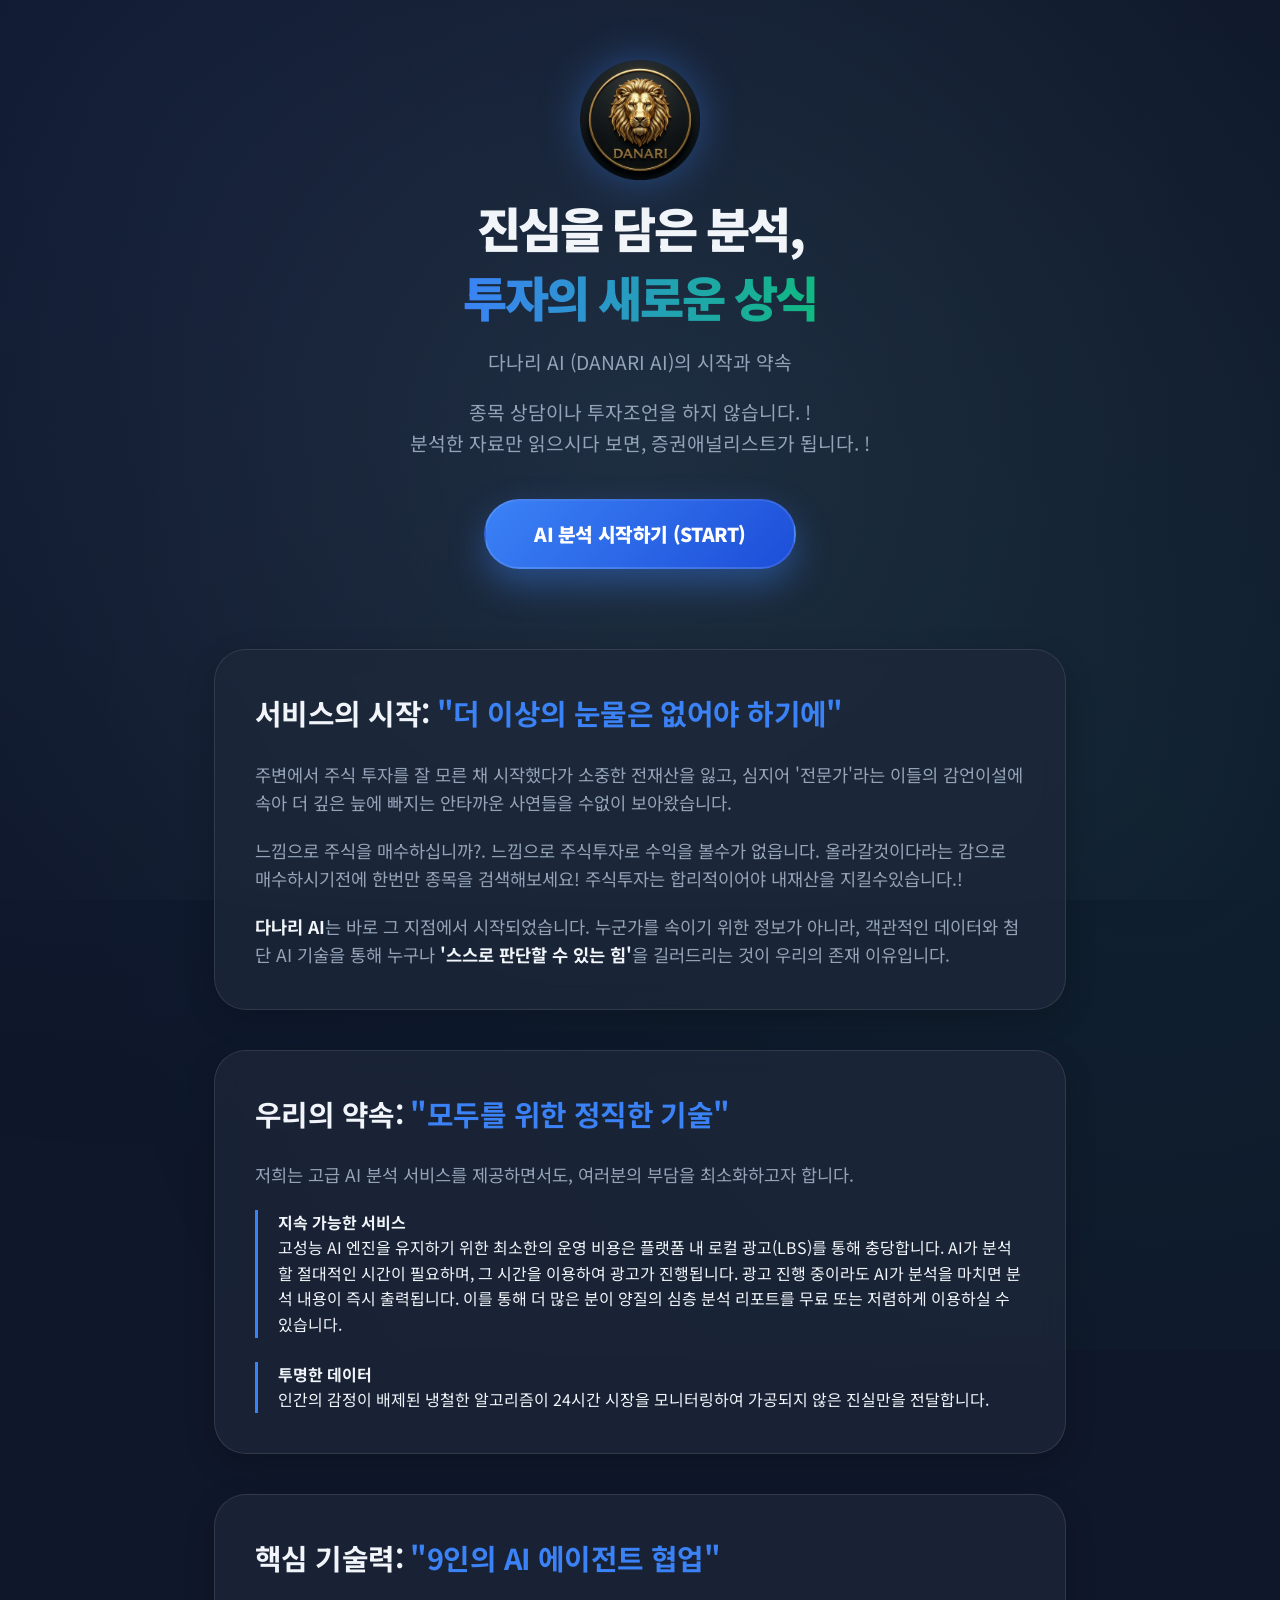
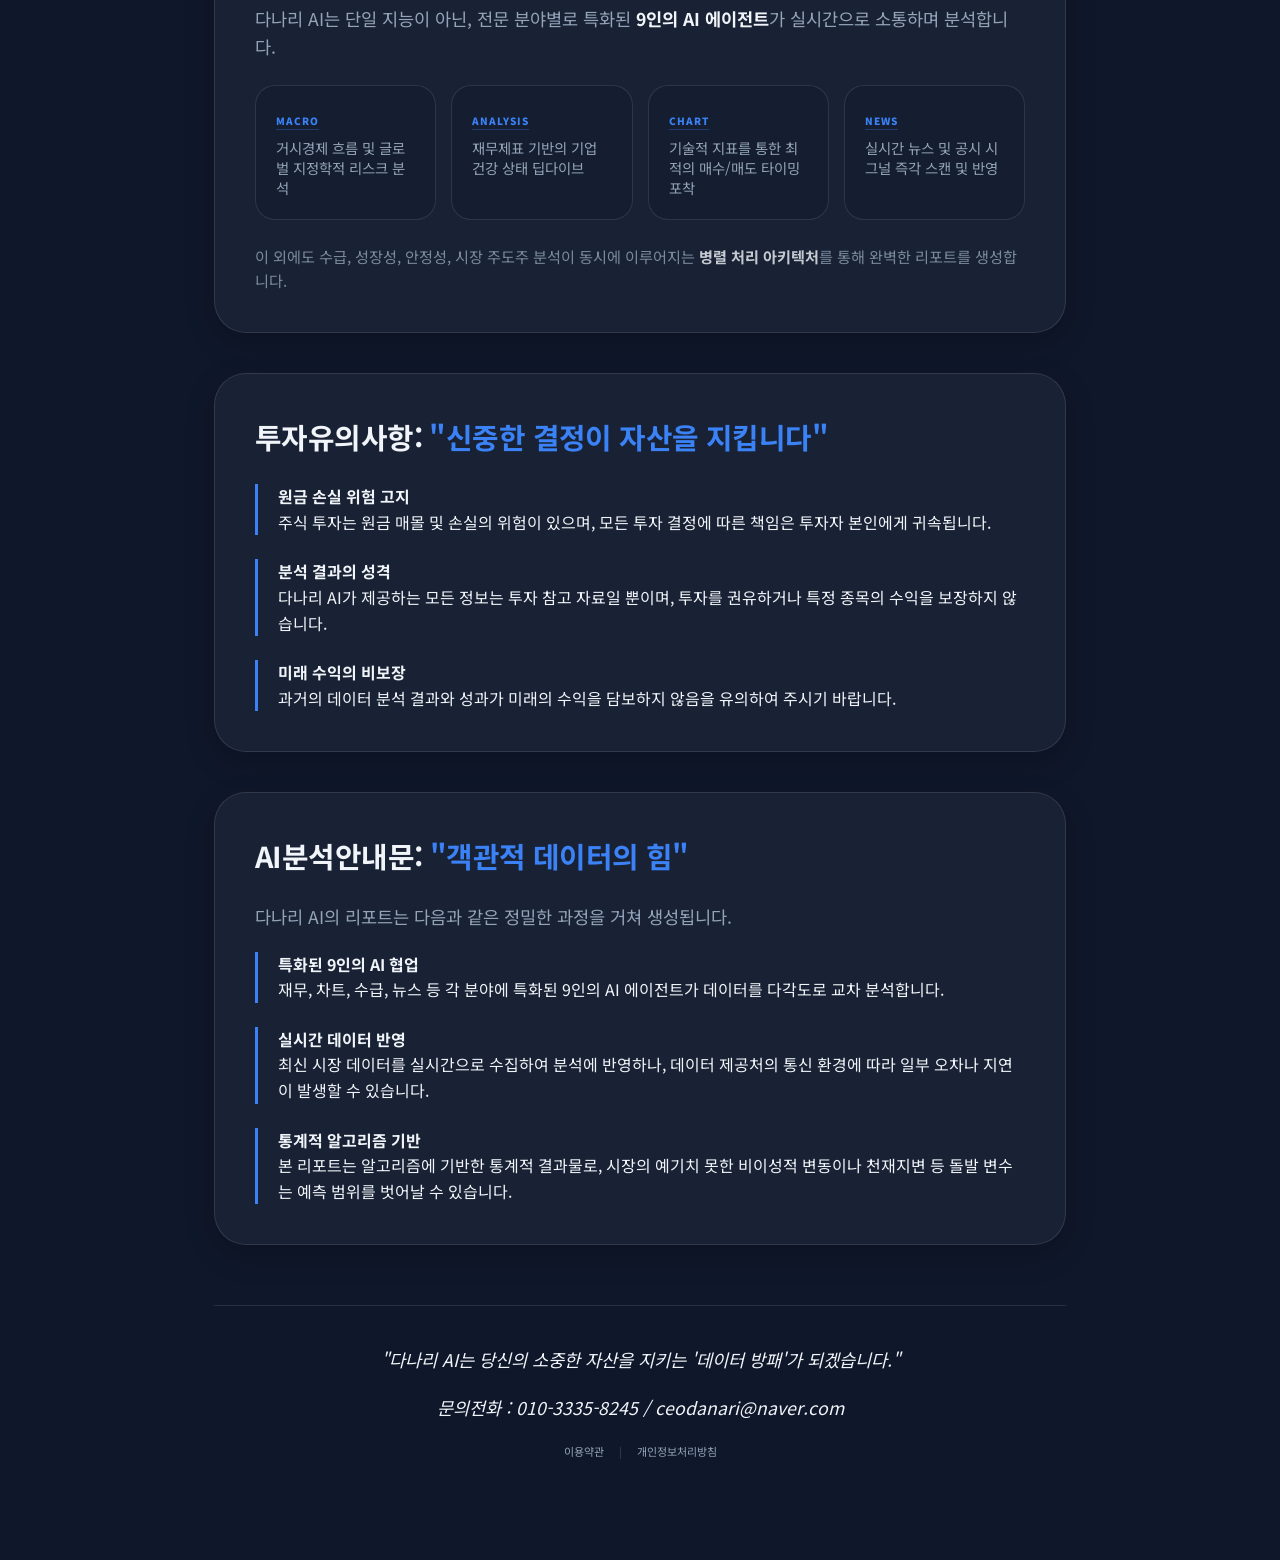
==== commit 111184c7: "Add files via upload" ====
--- a/index.html
+++ b/index.html
@@ -42,8 +42,6 @@
                
                 <a href="https://danari-frontend-701980400496.asia-northeast3.run.app" class="btn-start">AI 분석 시작하기
                     (START)</a>
-                <!-- <a href="javascript:void(0)" onclick="openModal('service-ready-modal')" class="btn-start">AI 분석 시작하기
-                    (START)</a> -->
             </div>
         </header>
 
@@ -140,7 +138,6 @@
                 </li>
             </ul>
         </section>
-
 
         <footer class="footer-note">
             <p>"다나리 AI는 당신의 소중한 자산을 지키는 '데이터 방패'가 되겠습니다."</p>
@@ -155,17 +152,86 @@
 
     <!-- Modal: Terms of Service -->
     <div id="tos-modal" class="modal">
-        <div class="modal-content">
+        <div class="modal-content tos-modal-content">
             <span class="close" onclick="closeModal('tos-modal')">&times;</span>
-            <h2>이용약관 (Terms of Service)</h2>
+            <h2>다나리 AI 서비스 이용약관 (Terms of Service)</h2>
             <div class="modal-body">
                 <h3>제1조 (목적)</h3>
-                <p>본 약관은 '다나리 AI'(이하 '회사')가 제공하는 AI 기반 주식 분석 및 관련 서비스의 이용 조건 및 절차를 규정합니다.</p>
-                <h3>제2조 (서비스의 성격 및 책임 제한)</h3>
-                <p>1. 본 서비스가 제공하는 모든 분석 결과는 인공지능 알고리즘에 의한 데이터 가공 결과이며, 투자 추천이나 수익을 보장하지 않습니다.<br>
-                    2. **모든 투자 결정의 책임은 이용자 본인에게 있으며**, 회사는 분석 결과의 오류나 지연으로 인해 발생한 손실에 대해 법적 책임을 지지 않습니다.</p>
-                <h3>제3조 (광고 노출)</h3>
-                <p>본 서비스는 무료 운영 유지를 위해 위치기반 서비스(LBS)를 포함한 광고를 노출하며, 이용자는 서비스 이용 시 이에 동의한 것으로 간주합니다.</p>
+                <p>본 약관은 다나리 AI(이하 "회사"라 합니다)가 제공하는 다나리 AI 웹 플랫폼 및 모바일 애플리케이션 서비스(이하 "서비스"라 합니다)의 이용조건 및 절차, 회사와 회원 간의 권리, 의무 및 책임 사항을 규정함을 목적으로 합니다.</p>
+                
+                <h3>제2조 (정의)</h3>
+                <p>본 약관에서 사용하는 용어의 정의는 다음과 같습니다.</p>
+                <p>1. <strong>서비스</strong>: 회사가 독자적으로 개발한 AI 분석 엔진 및 S-RIM 계량 가치 모델을 기반으로 자동 생성된 기업 분석 리포트, 5개년 시뮬레이션 표 등의 주식·금융 정보를 불특정 다수의 회원에게 제공하는 온라인 조회 서비스를 의미합니다.</p>
+                <p>2. <strong>회원</strong>: 본 약관에 동의하고 서비스에 가입하여 회사가 제공하는 서비스를 이용하는 고객을 의미합니다.</p>
+                <p>3. <strong>무료 서비스 (Basic 회원)</strong>: 무료로 제공되는 기본적인 종목 검색 및 제한된 요약 분석 데이터 조회 서비스를 의미합니다.</p>
+                <p>4. <strong>유료 서비스 (VIP 회원)</strong>: 회원이 일정한 요금을 지불하고 정기 구독 방식으로 이용하는 5개년 정밀 전망 시뮬레이션 경로, 실시간 AI합의가격 분석 및 VIP 전용 리포트 조회 서비스를 의미합니다.</p>
+                <p>5. <strong>구독 결제</strong>: 유료 서비스를 이용하기 위해 매월 또는 특정 주기마다 일정한 요금이 자동으로 결제되는 방식을 의미합니다.</p>
+
+                <h3>제3조 (약관의 효력 및 변경)</h3>
+                <p>1. 회사는 본 약관의 내용을 회원이 쉽게 알 수 있도록 서비스 화면 또는 회원가입 페이지에 게시합니다.</p>
+                <p>2. 회사는 관계법령을 위배하지 않는 범위에서 본 약관을 개정할 수 있습니다.</p>
+                <p>3. 약관을 개정할 경우에는 적용일자 및 개정 사유를 명시하여 기존 약관과 함께 그 적용일자 7일 전(회원에게 불리한 변경의 경우 30일 전)부터 서비스 내 공지사항을 통해 공지합니다.</p>
+                <p>4. 회원이 개정된 약관의 효력 발생일 이후에도 서비스를 계속 이용하는 경우 개정된 약관에 동의한 것으로 간주합니다.</p>
+
+                <h3>제4조 (회원가입 및 이용계약 체결)</h3>
+                <p>1. 회원가입은 이용자가 본 약관의 내용에 동의하고 회사가 제시하는 회원가입 양식에 필수 정보를 입력한 후, 회사가 이를 승인함으로써 성립합니다.</p>
+                <p>2. 회사는 다음 각 호에 해당하는 신청에 대하여는 승인을 하지 않거나 사후에 회원 자격을 박탈할 수 있습니다.</p>
+                <ul>
+                    <li>등록 신청 시 허위 정보를 입력한 경우</li>
+                    <li>타인의 명의를 도용한 경우</li>
+                    <li>사회의 안녕질서 혹은 미풍양속을 저해할 목적으로 신청한 경우</li>
+                    <li>타 회원의 서비스 이용을 방해하거나 시스템에 위해를 가하는 경우</li>
+                </ul>
+
+                <h3>제5조 (서비스 제공의 일방향성 및 일대일 자문 금지)</h3>
+                <p>1. <strong>본 서비스는 자본시장법상 유사투자자문업 신고 범위 내에서 불특정 다수인에게 일방향으로만 금융 정보를 제공하는 서비스입니다.</strong></p>
+                <p>2. <strong>회사는 개별 회원에 대한 맞춤형 투자 상담, 일대일 자문, 메신저를 통한 개별 종목 상담 및 투자 상담 서비스를 절대 제공하지 않습니다.</strong></p>
+                <p>3. 회원은 서비스 내에서 일대일 투자 상담을 요구할 수 없으며, 회사의 임직원 및 시스템은 이에 응하지 않습니다.</p>
+                <p>4. 회사는 이용자의 투자 자금을 직접 예치받아 대리 운용하거나 주식을 대리 매매하는 투자일임/대리투자 서비스를 제공하지 않습니다.</p>
+
+                <h3>제6조 (이용요금 및 결제)</h3>
+                <p>1. 유료 서비스의 이용요금 및 결제 방식은 회사가 서비스 화면에 공시한 요금 표에 따릅니다.</p>
+                <p>2. 구독 결제 상품의 경우, 회원이 직접 구독을 취소하기 전까지 매월 정해진 결제일에 이용요금이 자동으로 청구 및 결제됩니다.</p>
+                <p>3. 회원은 신용카드, 계좌이체 등 회사에서 허용하는 결제 수단을 통해 유료 서비스 요금을 결제할 수 있습니다.</p>
+
+                <h3>제7조 (청약철회 및 환불 규정)</h3>
+                <p>회사는 전자상거래법 및 소비자보호법 등 관련 법령에 의거하여 다음과 같이 공정한 환불 정책을 운영합니다.</p>
+                <p>1. <strong>청약철회 (전액 환불)</strong>:</p>
+                <ul>
+                    <li>회원이 유료 결제일(또는 구독 시작일)로부터 7일 이내에 서비스 이용 내역이 없는 상태에서 환불을 요청하는 경우 결제 금액의 100%를 전액 환불합니다.</li>
+                </ul>
+                <p>2. <strong>중도 해지 및 환불 (7일 경과 후 또는 서비스 이용 이력이 있는 경우)</strong>:</p>
+                <p>유료 결제일로부터 7일이 경과했거나 결제 후 콘텐츠를 열람(서비스 이용)한 후 해지를 요청하는 경우, 다음과 같이 일할 계산하여 환불합니다.</p>
+                <ul>
+                    <li><strong>환불 금액 계산식</strong>: <code style="background-color:rgba(15, 23, 42, 0.6); color:#3b82f6; padding: 4px 8px; border-radius: 8px; font-family: 'Roboto Mono', monospace; font-size: 0.95rem;">결제 금액 - (이용 일수 &times; 일할 이용료) - 위약금(결제 금액의 10%)</code></li>
+                    <li style="font-style: italic; border-left: none; padding-left: 0; font-size: 0.9rem; margin-top: 5px; color: var(--text-dim);">*단, 환불 잔액이 위약금 및 일할 이용료의 합계액보다 적은 경우에는 환불이 불가할 수 있습니다.*</li>
+                </ul>
+                <p>3. <strong>구독 취소 (다음 달 결제 해지)</strong>:</p>
+                <p>정기 구독 회원은 언제든지 구독 해지 신청을 할 수 있으며, 해지 신청 시 다음 정기 결제일에 결제가 발생하지 않고 남은 결제 주기까지는 서비스를 정상 이용할 수 있습니다.</p>
+                <p>4. 환불은 이용자가 결제한 수단과 동일한 방법으로 환불하는 것을 원칙으로 하며, 부득이한 경우 상호 합의된 방법으로 처리합니다.</p>
+
+                <h3>제8조 (면책고지 및 책임의 제한)</h3>
+                <p>1. <strong>회사가 서비스를 통해 제공하는 분석 리포트, 5개년 S-RIM 전망치, AI합의가격 등의 모든 정보는 과거의 공시 데이터 및 계량 알고리즘에 기초한 정량적 시뮬레이션 결과로, 투자 참고 자료일 뿐 특정 종목의 매수·매도를 권유하거나 수익률을 보장하지 않습니다.</strong></p>
+                <p>2. 회사는 천재지변, 전쟁, 정전, 통신선로 장애, 외부 데이터 제공처(KRX 등)의 시스템 장애 등 불가항력적인 사유로 인하여 서비스를 제공할 수 없는 경우에는 서비스 제공에 대한 책임이 면제됩니다.</p>
+                <p>3. 회사는 주식시장 자체의 급변동, 외부 시스템 오류, 오류 데이터 수집 등으로 인해 발생할 수 있는 정보의 누락 또는 지연에 대하여 책임을 지지 않습니다.</p>
+                <p>4. <strong>회원이 회사의 서비스를 활용하여 행한 모든 투자 결정의 최종 결과(수익 및 손실)에 대한 법적 책임은 투자자 본인(회원)에게 귀속되며, 회사는 어떠한 손실에 대해서도 배상 책임을 지지 않습니다.</strong></p>
+
+                <h3>제9조 (이용제한 및 금지행위)</h3>
+                <p>회원은 서비스를 이용함에 있어 다음 각 호의 행위를 하여서는 안 됩니다.</p>
+                <p>1. 회사가 제공하는 분석 데이터 및 리포트를 회사의 사전 서면 승인 없이 복제, 가공, 배포하거나 타인에게 유무료로 전재하는 행위 (지식재산권 침해)</p>
+                <p>2. 회사의 시스템에 위해를 가하거나, 데이터 스크래핑 봇 등을 이용해 비정상적으로 다량의 데이터를 수집하는 행위</p>
+                <p>3. 회사 임직원 또는 고객센터를 상대로 일대일 맞춤 투자 자문이나 불법 대리 투자를 강요 및 회유하는 행위</p>
+
+                <h3>제10조 (저작권의 귀속)</h3>
+                <p>1. 회사가 작성한 분석 리포트, 알고리즘 연산 결과, 화면 UI, 텍스트 해설 등 서비스 내 모든 저작물에 대한 저작권 및 기타 지식재산권은 회사에 귀속됩니다.</p>
+                <p>2. 회원은 서비스를 이용함으로써 얻은 정보 중 회사에게 지식재산권이 귀속된 정보를 회사의 사전 승낙 없이 복제, 송신, 출판, 배포, 방송 기타 방법에 의하여 영리 목적으로 이용하거나 제3자에게 이용하게 하여서는 안 됩니다.</p>
+
+                <h3>제11조 (준거법 및 관할법원)</h3>
+                <p>1. 회사와 회원 간에 제기된 법적 분쟁은 대한민국 법률을 준거법으로 합니다.</p>
+                <p>2. 회사와 회원 간에 발생한 분쟁에 관한 소송은 회사의 본사 소재지를 관할하는 법원을 합의 관할 법원으로 합니다.</p>
+
+                <p style="margin-top: 30px; font-weight: bold; color: var(--text-main);">공고일자: 2026년 06월 12일</p>
+                <p style="font-weight: bold; color: var(--text-main); margin-bottom: 0;">시행일자: 2026년 06월 12일</p>
             </div>
         </div>
     </div>
@@ -189,6 +255,7 @@
             </div>
         </div>
     </div>
+
     <!-- Modal: Service Ready Notice -->
     <div id="service-ready-modal" class="modal">
         <div class="modal-content notice-modal-content">
@@ -201,7 +268,6 @@
         </div>
     </div>
 
-
     <script>
         function openModal(id) {
             document.getElementById(id).style.display = "block";
@@ -219,5 +285,4 @@
     </script>
 </body>
 
-
 </html>
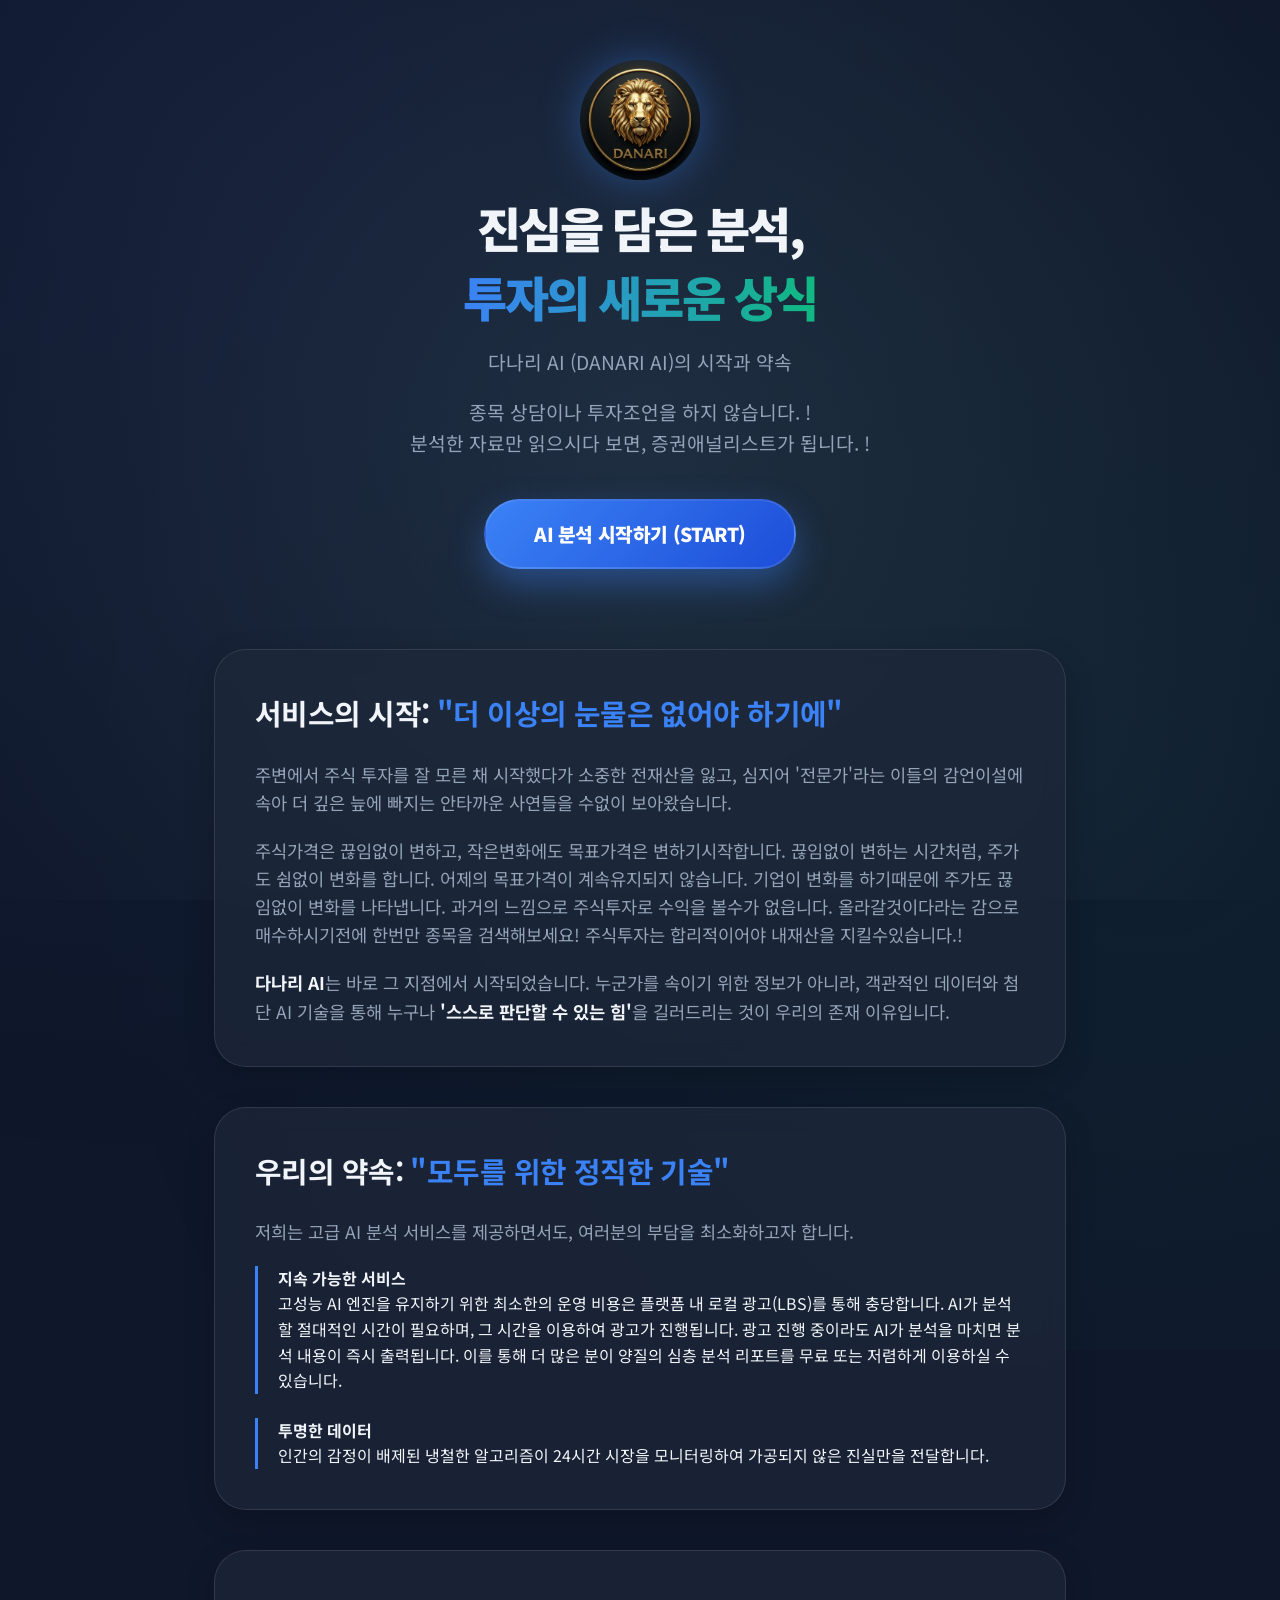
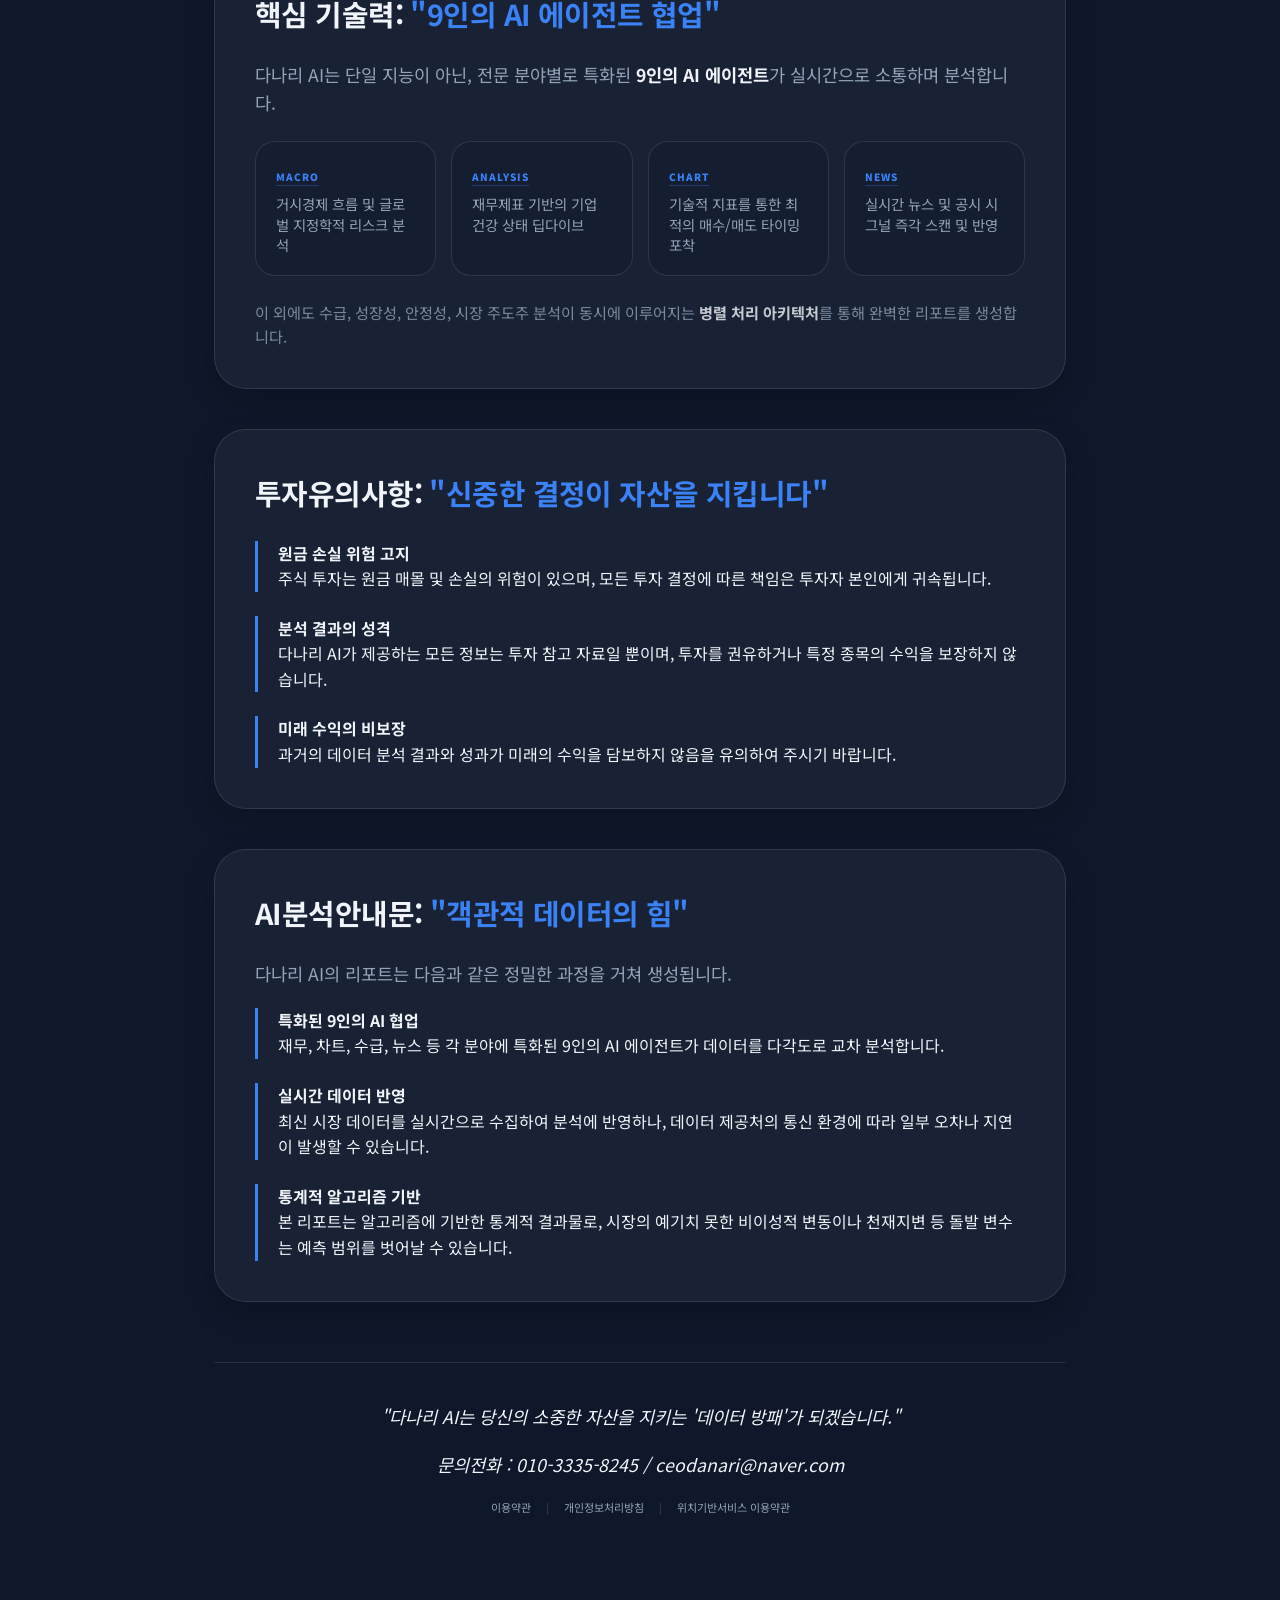
==== commit 7da6500a: "Add files via upload" ====
--- a/index.html
+++ b/index.html
@@ -51,7 +51,8 @@
                 주변에서 주식 투자를 잘 모른 채 시작했다가 소중한 전재산을 잃고, 심지어 '전문가'라는 이들의 감언이설에 속아 더 깊은 늪에 빠지는 안타까운 사연들을 수없이 보아왔습니다.
             </p>
             <p>
-                느낌으로 주식을 매수하십니까?. 느낌으로 주식투자로 수익을 볼수가 없읍니다. 올라갈것이다라는 감으로 매수하시기전에 한번만 종목을 검색해보세요! 주식투자는 합리적이어야 내재산을
+                주식가격은 끊임없이 변하고, 작은변화에도 목표가격은 변하기시작합니다. 끊임없이 변하는 시간처럼, 주가도 쉼없이 변화를 합니다.
+                어제의 목표가격이 계속유지되지 않습니다. 기업이 변화를 하기때문에 주가도 끊임없이 변화를 나타냅니다. 과거의 느낌으로 주식투자로 수익을 볼수가 없읍니다. 올라갈것이다라는 감으로 매수하시기전에 한번만 종목을 검색해보세요! 주식투자는 합리적이어야 내재산을
                 지킬수있습니다.!
             </p>
             <p>
@@ -146,6 +147,8 @@
                 <a href="javascript:void(0)" onclick="openModal('tos-modal')">이용약관</a>
                 <span class="sep">|</span>
                 <a href="javascript:void(0)" onclick="openModal('privacy-modal')">개인정보처리방침</a>
+                <span class="sep">|</span>
+                <a href="javascript:void(0)" onclick="openModal('lbs-modal')">위치기반서비스 이용약관</a>
             </div>
         </footer>
     </main>
@@ -238,20 +241,177 @@
 
     <!-- Modal: Privacy Policy -->
     <div id="privacy-modal" class="modal">
-        <div class="modal-content">
+        <div class="modal-content privacy-modal-content">
             <span class="close" onclick="closeModal('privacy-modal')">&times;</span>
             <h2>개인정보처리방침 (Privacy Policy)</h2>
             <div class="modal-body">
-                <h3>1. 수집하는 개인정보 항목</h3>
-                <p>- 회원가입 시: 이메일, 비밀번호<br>
-                    - 서비스 이용 시: 접속 IP, 서비스 이용 기록, **위치 정보(LBS 광고 제공 목적)**</p>
-                <h3>2. 개인정보의 수집 및 이용 목적</h3>
-                <p>- 사용자 식별 및 회원 관리<br>
-                    - 맞춤형 AI 리포트 제공 및 위치 기반 인근 상권 광고 매칭</p>
-                <h3>3. 개인정보의 보유 및 이용 기간</h3>
-                <p>- 회원 탈퇴 시까지 또는 법령에서 정한 기간까지 보관합니다.</p>
-                <h3>4. 동의 거부 권리</h3>
-                <p>이용자는 개인정보 수집에 동의하지 않을 권리가 있으나, 동의 거부 시 회원 서비스 및 위치 기반 기능 이용이 제한될 수 있습니다.</p>
+                <p class="meta-desc" style="font-size: 0.95rem; color: var(--text-main); margin-bottom: 20px; border-bottom: 1px solid var(--glass-border); padding-bottom: 15px;">다나리 AI 서비스 제공을 위해 회원님의 동의 하에 처리되는 개인정보의 항목 및 보호 조치 안내</p>
+
+                <h3>제1조 (개인정보의 처리 목적)</h3>
+                <p>회사는 다음의 목적을 위하여 개인정보를 처리합니다. 처리하고 있는 개인정보는 다음의 목적 이외의 용도로는 이용되지 않으며, 이용 목적이 변경되는 경우에는 개인정보 보호법 제18조에 따라 별도의 동의를 받는 등 필요한 조치를 이행할 예정입니다.</p>
+                <ul>
+                    <li><strong>1. 회원 가입 및 관리</strong>: 회원 가입의사 확인, 회원제 서비스 제공에 따른 본인 식별·인증, 회원자격 유지·관리, 제한적 본인확인제 시행에 따른 본인확인, 서비스 부정이용 방지, 각종 고지·통지, 고충처리 등을 목적으로 개인정보를 처리합니다.</li>
+                    <li><strong>2. 서비스 제공 및 요금 결제</strong>: 주식 분석 리포트 제공, 정밀 전망 시뮬레이션 데이터 조회, 정기 구독 결제 및 요금 정산 등을 목적으로 개인정보를 처리합니다.</li>
+                    <li><strong>3. 마케팅 및 맞춤 서비스 활용</strong>: 신규 서비스 개발 및 개인화·맞춤 서비스 제공(LBS 기반 인근 상권 정보 및 맞춤형 광고 매칭 등), 인구통계학적 특성에 따른 서비스 제공 및 광고 게재, 서비스의 유효성 확인, 접속빈도 파악 또는 회원의 서비스 이용에 대한 통계 등을 목적으로 개인정보를 처리합니다.</li>
+                </ul>
+
+                <h3>제2조 (처리하는 개인정보의 항목 및 수집방법)</h3>
+                <p>회사는 서비스 제공을 위해 필요한 최소한의 개인정보를 다음과 같이 수집하고 있습니다.</p>
+                <ul>
+                    <li><strong>1. 수집하는 개인정보 항목</strong>:
+                        <ul style="margin-top: 10px; border-left: none; padding-left: 15px;">
+                            <li style="border-left: none; padding-left: 0; margin-bottom: 8px; list-style-type: disc;">회원 가입 시 (필수): 이메일 주소, 비밀번호</li>
+                            <li style="border-left: none; padding-left: 0; margin-bottom: 8px; list-style-type: disc;">유료 서비스 결제 시 (필수): 결제대행업체(PG)를 통한 결제 정보 (카드사명, 카드번호 일부, 승인번호 등 단, 회사는 카드 결제 과정을 위탁하여 직접적인 전체 카드 정보는 저장하지 않습니다)</li>
+                            <li style="border-left: none; padding-left: 0; margin-bottom: 8px; list-style-type: disc;">서비스 이용 과정에서 생성·수집되는 항목: IP 주소, 쿠키, 서비스 이용 기록, 기기 정보, 방문 일시</li>
+                            <li style="border-left: none; padding-left: 0; margin-bottom: 8px; list-style-type: disc;">위치기반 광고 활용 동의 시: 모바일/웹 단말기를 통해 수집되는 위도 및 경도 등의 실시간 위치정보 (상세 내용은 위치기반서비스 이용약관에 따름)</li>
+                        </ul>
+                    </li>
+                    <li><strong>2. 개인정보 수집방법</strong>: 홈페이지(회원가입, 서비스 이용), 기기 정보의 자동 수집 등</li>
+                </ul>
+
+                <h3>제3조 (개인정보의 보유 및 이용 기간)</h3>
+                <ul>
+                    <li>1. 회사는 법령에 따른 개인정보 보유·이용기간 또는 정보주체로부터 개인정보를 수집 시에 동의받은 개인정보 보유·이용기간 내에서 개인정보를 처리·보유합니다.</li>
+                    <li>2. 각각의 개인정보 처리 및 보유 기간은 다음과 같습니다:
+                        <ul style="margin-top: 10px; border-left: none; padding-left: 15px;">
+                            <li style="border-left: none; padding-left: 0; margin-bottom: 8px; list-style-type: disc;">홈페이지 회원 가입 및 관리: 홈페이지 탈퇴 시까지. (단, 관련 법령 위반에 따른 수사·조사 등이 진행 중인 경우 해당 수사·조사 종료 시까지, 이용에 따른 채권·채무관계 잔존 시 정산 완료 시까지 보유)</li>
+                            <li style="border-left: none; padding-left: 0; margin-bottom: 8px; list-style-type: disc;">계약 또는 청약철회 등에 관한 기록: 5년 (전자상거래 등에서의 소비자보호에 관한 법률)</li>
+                            <li style="border-left: none; padding-left: 0; margin-bottom: 8px; list-style-type: disc;">대금결제 및 재화 등의 공급에 관한 기록: 5년 (전자상거래 등에서의 소비자보호에 관한 법률)</li>
+                            <li style="border-left: none; padding-left: 0; margin-bottom: 8px; list-style-type: disc;">소비자의 불만 또는 분쟁처리에 관한 기록: 3년 (전자상거래 등에서의 소비자보호에 관한 법률)</li>
+                            <li style="border-left: none; padding-left: 0; margin-bottom: 8px; list-style-type: disc;">웹사이트 방문 기록 (로그인 기록, 접속 로그): 3개월 (통신비밀보호법)</li>
+                        </ul>
+                    </li>
+                </ul>
+
+                <h3>제4조 (개인정보의 제3자 제공)</h3>
+                <p>회사는 회원의 개인정보를 제1조(개인정보의 처리 목적)에서 명시한 범위 내에서만 처리하며, 회원의 사전 동의가 있거나 법률의 특별한 규정 등 개인정보 보호법 제17조 및 제18조에 해당하는 경우를 제외하고는 개인정보를 제3자에게 제공하지 않습니다.</p>
+
+                <h3>제5조 (개인정보 처리의 위탁)</h3>
+                <ul>
+                    <li>1. 회사는 원활한 개인정보 업무처리를 위하여 다음과 같이 개인정보 처리업무를 위탁하고 있습니다:
+                        <ul style="margin-top: 10px; border-left: none; padding-left: 15px;">
+                            <li style="border-left: none; padding-left: 0; margin-bottom: 8px; list-style-type: disc;">결제 처리 및 정산: 국내외 결제대행업체(PG)</li>
+                        </ul>
+                    </li>
+                    <li>2. 회사는 위탁계약 체결 시 개인정보 보호법 제26조에 따라 위탁업무 수행목적 외 개인정보 처리금지, 기술적·관리적 보호조치, 재위탁 제한, 수탁자에 대한 관리·감독, 손해배상 등 책임에 관한 사항을 계약서 등 문서에 명시하고, 수탁자가 개인정보를 안전하게 처리하는지를 감독하고 있습니다.</li>
+                </ul>
+
+                <h3>제6조 (개인정보의 파기절차 및 파기방법)</h3>
+                <ul>
+                    <li>1. 회사는 개인정보 보유기간의 경과, 처리목적 달성 등 개인정보가 필요하지 않게 되었을 때에는 지체 없이 해당 개인정보를 파기합니다.</li>
+                    <li>2. 파기의 절차 및 방법은 다음과 같습니다:
+                        <ul style="margin-top: 10px; border-left: none; padding-left: 15px;">
+                            <li style="border-left: none; padding-left: 0; margin-bottom: 8px; list-style-type: disc;">파기절차: 회사는 파기 사유가 발생한 개인정보를 선정하고, 회사의 개인정보 보호책임자의 승인을 받아 개인정보를 파기합니다.</li>
+                            <li style="border-left: none; padding-left: 0; margin-bottom: 8px; list-style-type: disc;">파기방법: 전자적 파일 형태로 기록·저장된 개인정보는 기록을 재생할 수 없도록 로우레벨 포맷(Low Level Format) 등의 방법을 이용하여 파기하며, 종이 문서에 기록·저장된 개인정보는 분쇄기로 분쇄하거나 소각하여 파기합니다.</li>
+                        </ul>
+                    </li>
+                </ul>
+
+                <h3>제7조 (정보주체의 권리·의무 및 그 행사방법)</h3>
+                <ul>
+                    <li>1. 정보주체는 회사에 대해 언제든지 개인정보 열람·정정·삭제·처리정지 요구 등의 권리를 행사할 수 있습니다.</li>
+                    <li>2. 권리 행사는 회사에 대해 서면, 전자우편 등을 통하여 하실 수 있으며 회사는 이에 대해 지체 없이 조치하겠습니다.</li>
+                    <li>3. 정보주체는 개인정보 보호법 등 관계법령을 위반하여 회사가 처리하고 있는 정보주체 본인이나 타인의 개인정보 및 사생활을 침해하여서는 안 됩니다.</li>
+                </ul>
+
+                <h3>제8조 (개인정보의 안전성 확보 조치)</h3>
+                <p>회사는 개인정보의 안전성 확보를 위해 다음과 같은 기술적/관리적/물리적 조치를 취하고 있습니다:</p>
+                <ul>
+                    <li><strong>1. 관리적 조치</strong>: 내부관리계획 수립 및 시행, 정기적 직원 교육 등</li>
+                    <li><strong>2. 기술적 조치</strong>: 개인정보처리시스템 등의 접근권한 관리, 접근통제시스템 설치, 비밀번호 등 암호화 전송 및 저장, 보안프로그램 설치</li>
+                    <li><strong>3. 물리적 조치</strong>: 데이터베이스 및 시스템 보관실 등의 접근통제</li>
+                </ul>
+
+                <h3>제9조 (개인정보 자동 수집 장치의 설치·운영 및 거부에 관한 사항)</h3>
+                <ul>
+                    <li>1. 회사는 이용자에게 개별적인 맞춤서비스를 제공하기 위해 이용정보를 저장하고 수시로 불러오는 ‘쿠키(cookie)’를 사용합니다.</li>
+                    <li>2. 쿠키는 웹사이트를 운영하는데 이용되는 서버가 이용자의 컴퓨터 브라우저에 보내는 소량의 정보이며 이용자들의 PC 컴퓨터내의 하드디스크에 저장되기도 합니다.
+                        <ul style="margin-top: 10px; border-left: none; padding-left: 15px;">
+                            <li style="border-left: none; padding-left: 0; margin-bottom: 8px; list-style-type: disc;">쿠키의 사용 목적: 이용자가 방문한 각 서비스와 웹 사이트들에 대한 방문 및 이용형태, 인기 검색어, 보안접속 여부 등을 파악하여 이용자에게 최적화된 정보 제공을 위해 사용됩니다.</li>
+                            <li style="border-left: none; padding-left: 0; margin-bottom: 8px; list-style-type: disc;">쿠키의 설치•운영 및 거부: 웹브라우저 옵션 설정을 통해 쿠키 허용 여부를 지정하거나 거부할 수 있습니다. 다만, 쿠키 저장을 거부할 경우 일부 서비스 이용에 어려움이 발생할 수 있습니다.</li>
+                        </ul>
+                    </li>
+                </ul>
+
+                <div class="manager-info">
+                    <h3>개인정보 보호책임자 정보</h3>
+                    <ul>
+                        <li><strong>소속 / 직위</strong>: 다나리 AI 프로젝트 보안팀</li>
+                        <li><strong>이메일 주소</strong>: ceodanari@naver.com</li>
+                    </ul>
+                </div>
+
+                <p style="margin-top: 30px; font-weight: bold; color: var(--text-main); margin-bottom: 0;">시행일자: 2026년 06월 15일</p>
+            </div>
+        </div>
+    </div>
+
+    <!-- Modal: Location-Based Services (LBS) Terms of Use -->
+    <div id="lbs-modal" class="modal">
+        <div class="modal-content lbs-modal-content">
+            <span class="close" onclick="closeModal('lbs-modal')">&times;</span>
+            <h2>위치기반서비스 이용약관 (LBS Terms of Use)</h2>
+            <div class="modal-body">
+                <h3>제1조 (목적)</h3>
+                <p>본 약관은 다나리 AI 프로젝트 팀(이하 "회사"라 합니다)이 제공하는 다나리 AI 주식 분석 및 LBS 광고 서비스(이하 "서비스"라 합니다)와 관련하여, 회사가 제공하는 위치기반서비스를 이용자가 이용함에 있어 회사와 이용자의 권리·의무 및 책임사항을 규정함을 목적으로 합니다.</p>
+
+                <h3>제2조 (약관 외 준칙)</h3>
+                <p>본 약관에 명시되지 않은 사항은 위치정보의 보호 및 이용 등에 관한 법률, 개인정보보호법, 정보통신망 이용촉진 및 정보보호 등에 관한 법률, 전자상거래 등에서의 소비자보호에 관한 법률 등 관계 법령 및 회사가 별도로 정한 서비스 이용약관의 규정에 따릅니다.</p>
+
+                <h3>제3조 (서비스의 내용)</h3>
+                <p>회사는 위치정보사업자로부터 제공받은 이용자의 위치정보를 이용하여 다음과 같은 위치기반서비스를 제공합니다.</p>
+                <ul>
+                    <li><strong>1. LBS 맞춤형 광고 서비스</strong>: 이용자의 실시간 위치(위도, 경도)를 기준으로 반경 5km 이내의 인근 매장 정보, 이벤트, 할인 쿠폰 및 개인화된 로컬 광고를 제공합니다.</li>
+                    <li><strong>2. LBS 주변 맛집/상권 큐레이션</strong>: 위치 분석 엔진을 활용한 사용자 주변 맞춤형 상권 정보 표시 서비스.</li>
+                </ul>
+
+                <h3>제4조 (개인위치정보의 수집 및 이용 목적)</h3>
+                <ul>
+                    <li>1. 회사는 이용자가 모바일 앱 또는 웹 브라우저를 통해 본 약관에 동의하고 위치정보 수집을 승인한 경우에 한하여, 이용자의 단말기 GPS 및 네트워크 정보(Wi-Fi, 기지국 등)를 통해 실시간 위치정보를 수집합니다.</li>
+                    <li>2. 수집된 위치정보는 오직 제3조에 규정된 <strong>'주변 맞춤형 혜택 및 광고 제공'</strong>의 목적으로만 이용되며, 그 외의 다른 용도로 이용하거나 제3자에게 제공하지 않습니다.</li>
+                </ul>
+
+                <h3>제5조 (개인위치정보의 보유기간 및 파기)</h3>
+                <ul>
+                    <li>1. 회사는 이용자의 실시간 위치정보를 활용한 <strong>광고 조회 연산이 완료되는 즉시(1회성 조회)</strong> 또는 이용자가 동의한 보유기간 동안만 보유하며, 목적 달성 후 즉시 복구 불가능한 방법으로 파기합니다.</li>
+                    <li>2. 위치기반 서비스 제공을 위해 위치정보를 일시적으로 저장하는 경우에도 최대 30일을 초과하여 보관하지 않습니다.</li>
+                    <li>3. 회사는 위치정보의 보호 및 이용 등에 관한 법률 제16조 제2항에 따라 위치정보 수집·이용·제공 사실 확인자료를 위치정보시스템에 자동으로 기록하며, 해당 자료는 6개월간 보존합니다.</li>
+                </ul>
+
+                <h3>제6조 (개인위치정보주체의 권리 및 행사방법)</h3>
+                <ul>
+                    <li>1. 이용자는 언제든지 회사의 서비스 설정 페이지를 통해 위치기반서비스 이용 동의의 전부 또는 일부를 철회할 수 있습니다.</li>
+                    <li>2. 이용자는 언제든지 위치정보 이용·제공 사실 확인자료나 타인에게 제공된 이유에 대해 열람 또는 고지를 요구할 수 있으며, 오류가 있는 경우 정정을 요구할 수 있습니다.</li>
+                    <li>3. 이용자는 동의의 전부 또는 일부 철회, 열람 및 정정을 요구하기 위해 고객센터(또는 개인정보 보호담당자)를 통해 서면, 이메일 등의 방법으로 권리를 행사할 수 있습니다.</li>
+                </ul>
+
+                <h3>제7조 (8세 이하의 아동 등의 보호의무자의 권리)</h3>
+                <ul>
+                    <li>1. 회사는 아래 각 호에 해당하는 자(이하 "8세 이하의 아동 등"이라 합니다)의 보호의무자가 8세 이하의 아동 등의 생명 또는 신체보호를 위하여 개인위치정보의 이용 또는 제공에 동의하는 경우 본인의 동의가 있는 것으로 봅니다.
+                        <ul style="margin-top: 10px; border-left: none; padding-left: 15px;">
+                            <li style="border-left: none; padding-left: 0; margin-bottom: 8px; list-style-type: disc;">8세 이하의 아동</li>
+                            <li style="border-left: none; padding-left: 0; margin-bottom: 8px; list-style-type: disc;">피성년후견인</li>
+                            <li style="border-left: none; padding-left: 0; margin-bottom: 8px; list-style-type: disc;">장애인복지법 제2조 제2항 제2호의 규정에 의한 정신적 장애를 가진 자로서 장애인고용촉진 및 직업재활법 제2조 제2호의 규정에 의한 중증장애인에 해당하는 자(장애인복지법 제32조의 규정에 의하여 등록을 마친 자에 한함)</li>
+                        </ul>
+                    </li>
+                    <li>2. 8세 이하의 아동 등의 생명 또는 신체의 보호를 위하여 개인위치정보의 이용 또는 제공에 동의하고자 하는 보호의무자는 서면동의서에 보호의무자임을 증명하는 서류를 첨부하여 회사에 제출하여야 합니다.</li>
+                </ul>
+
+                <h3>제8조 (손해배상 및 분쟁 해결)</h3>
+                <ul>
+                    <li>1. 회사가 위치정보의 보호 및 이용 등에 관한 법률 제15조 내지 제26조의 규정을 위반한 행위로 회원에게 손해가 발생한 경우 회원은 회사에 대하여 손해배상 청구를 할 수 있습니다. 이 경우 회사는 고의 또는 과실이 없음을 입증하지 아니하면 책임을 면할 수 없습니다.</li>
+                    <li>2. 회사와 이용자 간에 위치정보 관련 분쟁이 발생하여 당사자 간 협의가 원활하지 않은 경우, 이용자는 위치정보의 보호 및 이용 등에 관한 법률 제28조 규정에 따라 방송통신위원회에 재정을 신청하거나 개인정보보호법 제43조 규정에 따라 개인정보분쟁조정위원회에 조정을 신청할 수 있습니다.</li>
+                </ul>
+
+                <div class="manager-info">
+                    <h3>위치정보 관리책임자 정보</h3>
+                    <ul>
+                        <li><strong>소속 / 직위</strong>: 다나리 AI 프로젝트 보안팀</li>
+                        <li><strong>이메일 주소</strong>: ceodanari@naver.com</li>
+                    </ul>
+                </div>
+
+                <p style="margin-top: 30px; font-weight: bold; color: var(--text-main); margin-bottom: 0;">시행일자: 2026년 06월 15일</p>
             </div>
         </div>
     </div>
--- a/style.css
+++ b/style.css
@@ -370,8 +370,10 @@
     margin-bottom: 0;
 }
 
-/* Terms of Service Modal Specific Styles */
-.tos-modal-content {
+/* Terms of Service, LBS & Privacy Policy Modal Specific Styles */
+.tos-modal-content,
+.lbs-modal-content,
+.privacy-modal-content {
     max-width: 900px;
     width: 90%;
     height: 85vh;
@@ -382,7 +384,9 @@
     padding: 35px;
 }
 
-.tos-modal-content .modal-body {
+.tos-modal-content .modal-body,
+.lbs-modal-content .modal-body,
+.privacy-modal-content .modal-body {
     flex-grow: 1;
     overflow-y: auto;
     padding-right: 15px;
@@ -390,29 +394,67 @@
 }
 
 /* 팝업 내 텍스트 및 레이아웃 가독성 개선 */
-.tos-modal-content .modal-body h3 {
+.tos-modal-content .modal-body h3,
+.lbs-modal-content .modal-body h3,
+.privacy-modal-content .modal-body h3 {
     font-size: 1.15rem;
     margin: 28px 0 12px 0;
     color: var(--accent-blue);
     font-weight: 700;
 }
 
-.tos-modal-content .modal-body p {
+.tos-modal-content .modal-body p,
+.lbs-modal-content .modal-body p,
+.privacy-modal-content .modal-body p {
     font-size: 0.98rem;
     line-height: 1.75;
     color: var(--text-dim);
     margin-bottom: 12px;
 }
 
-.tos-modal-content .modal-body ul {
+.tos-modal-content .modal-body ul,
+.lbs-modal-content .modal-body ul,
+.tos-modal-content .modal-body ol,
+.lbs-modal-content .modal-body ol,
+.privacy-modal-content .modal-body ul,
+.privacy-modal-content .modal-body ol {
     margin: 10px 0 20px 0;
     padding-left: 0;
 }
 
-.tos-modal-content .modal-body li {
+.tos-modal-content .modal-body li,
+.lbs-modal-content .modal-body li,
+.privacy-modal-content .modal-body li {
     font-size: 0.98rem;
     color: var(--text-dim);
     border-left: 3px solid var(--accent-blue);
     padding-left: 15px;
     margin-bottom: 10px;
+}
+
+.manager-info {
+    background-color: rgba(15, 23, 42, 0.4);
+    border: 1px solid var(--glass-border);
+    border-radius: 12px;
+    padding: 20px;
+    margin-top: 30px;
+}
+
+.manager-info h3 {
+    font-size: 1.1rem !important;
+    margin: 0 0 10px 0 !important;
+    color: var(--text-main) !important;
+}
+
+.manager-info ul {
+    margin: 0 !important;
+    padding-left: 0 !important;
+}
+
+.manager-info li {
+    border-left: none !important;
+    padding-left: 0 !important;
+    margin-bottom: 8px !important;
+    font-size: 0.95rem !important;
+    color: var(--text-dim) !important;
 }
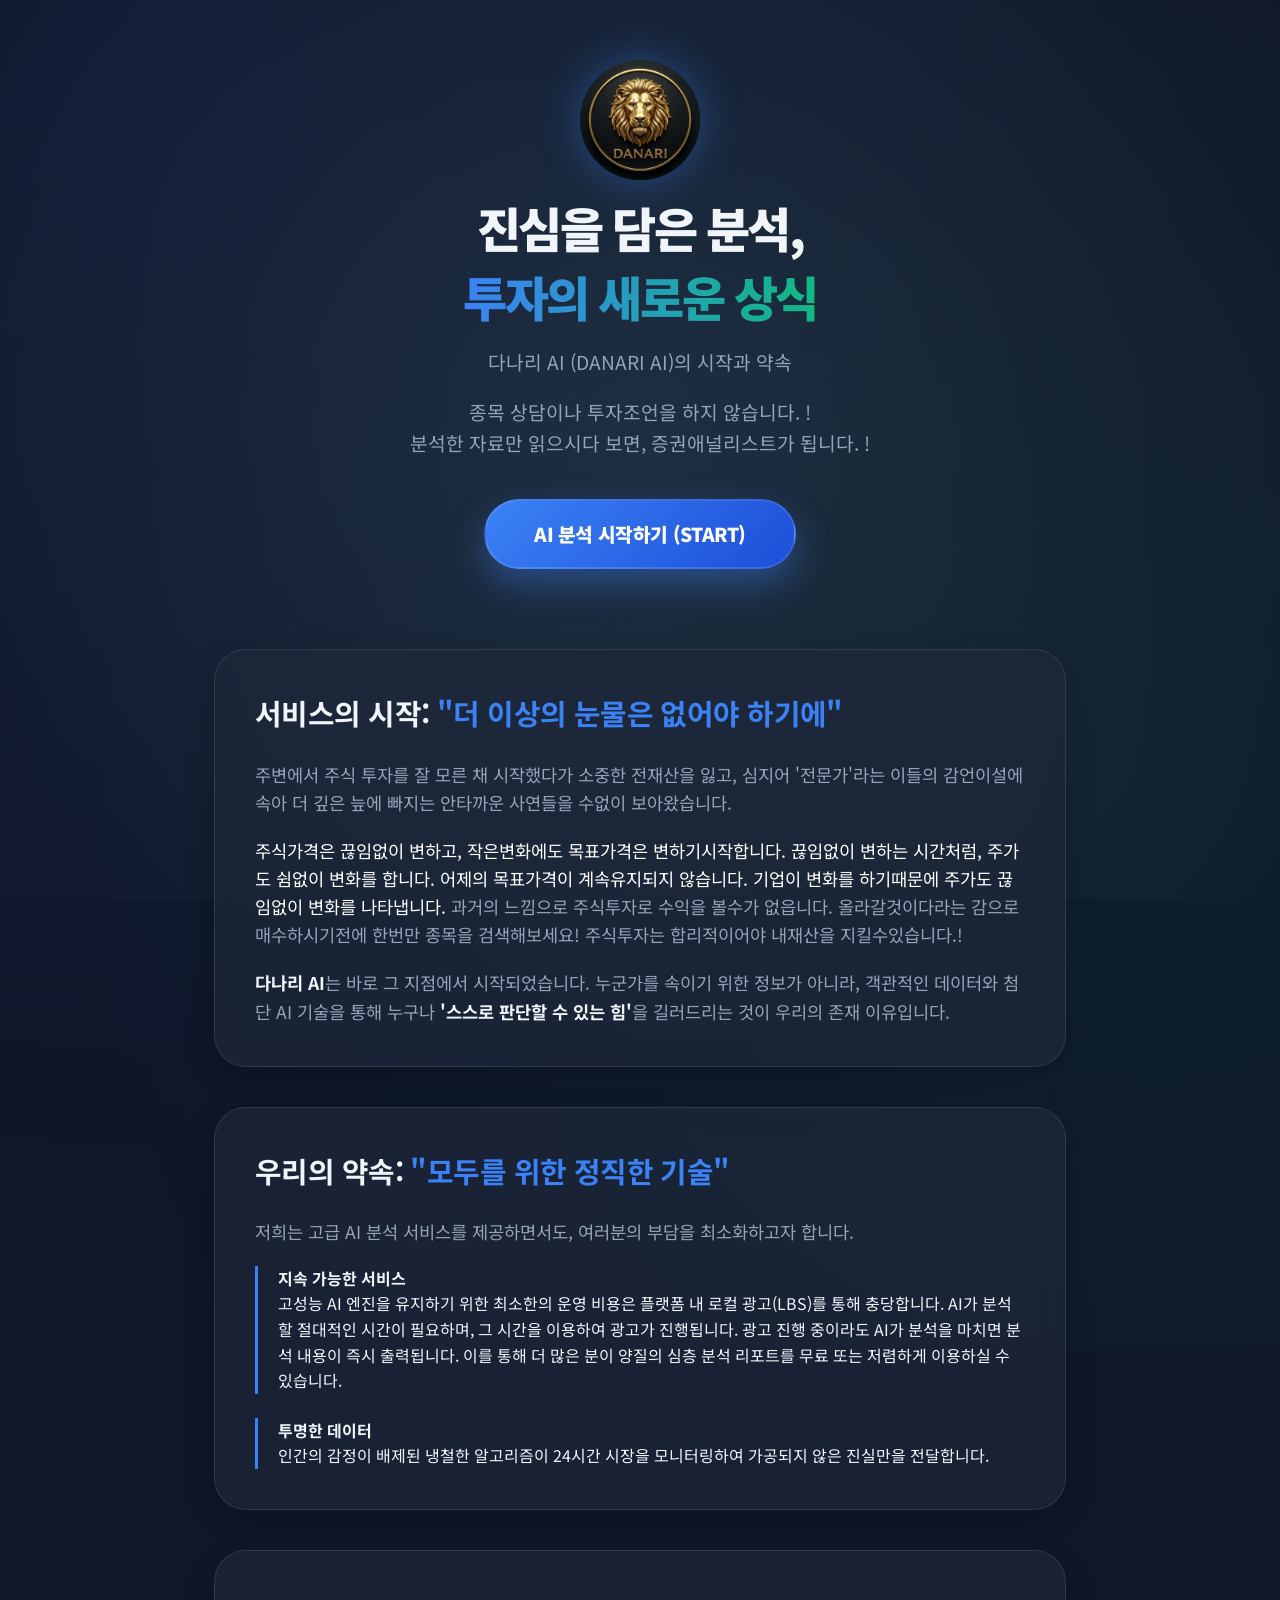
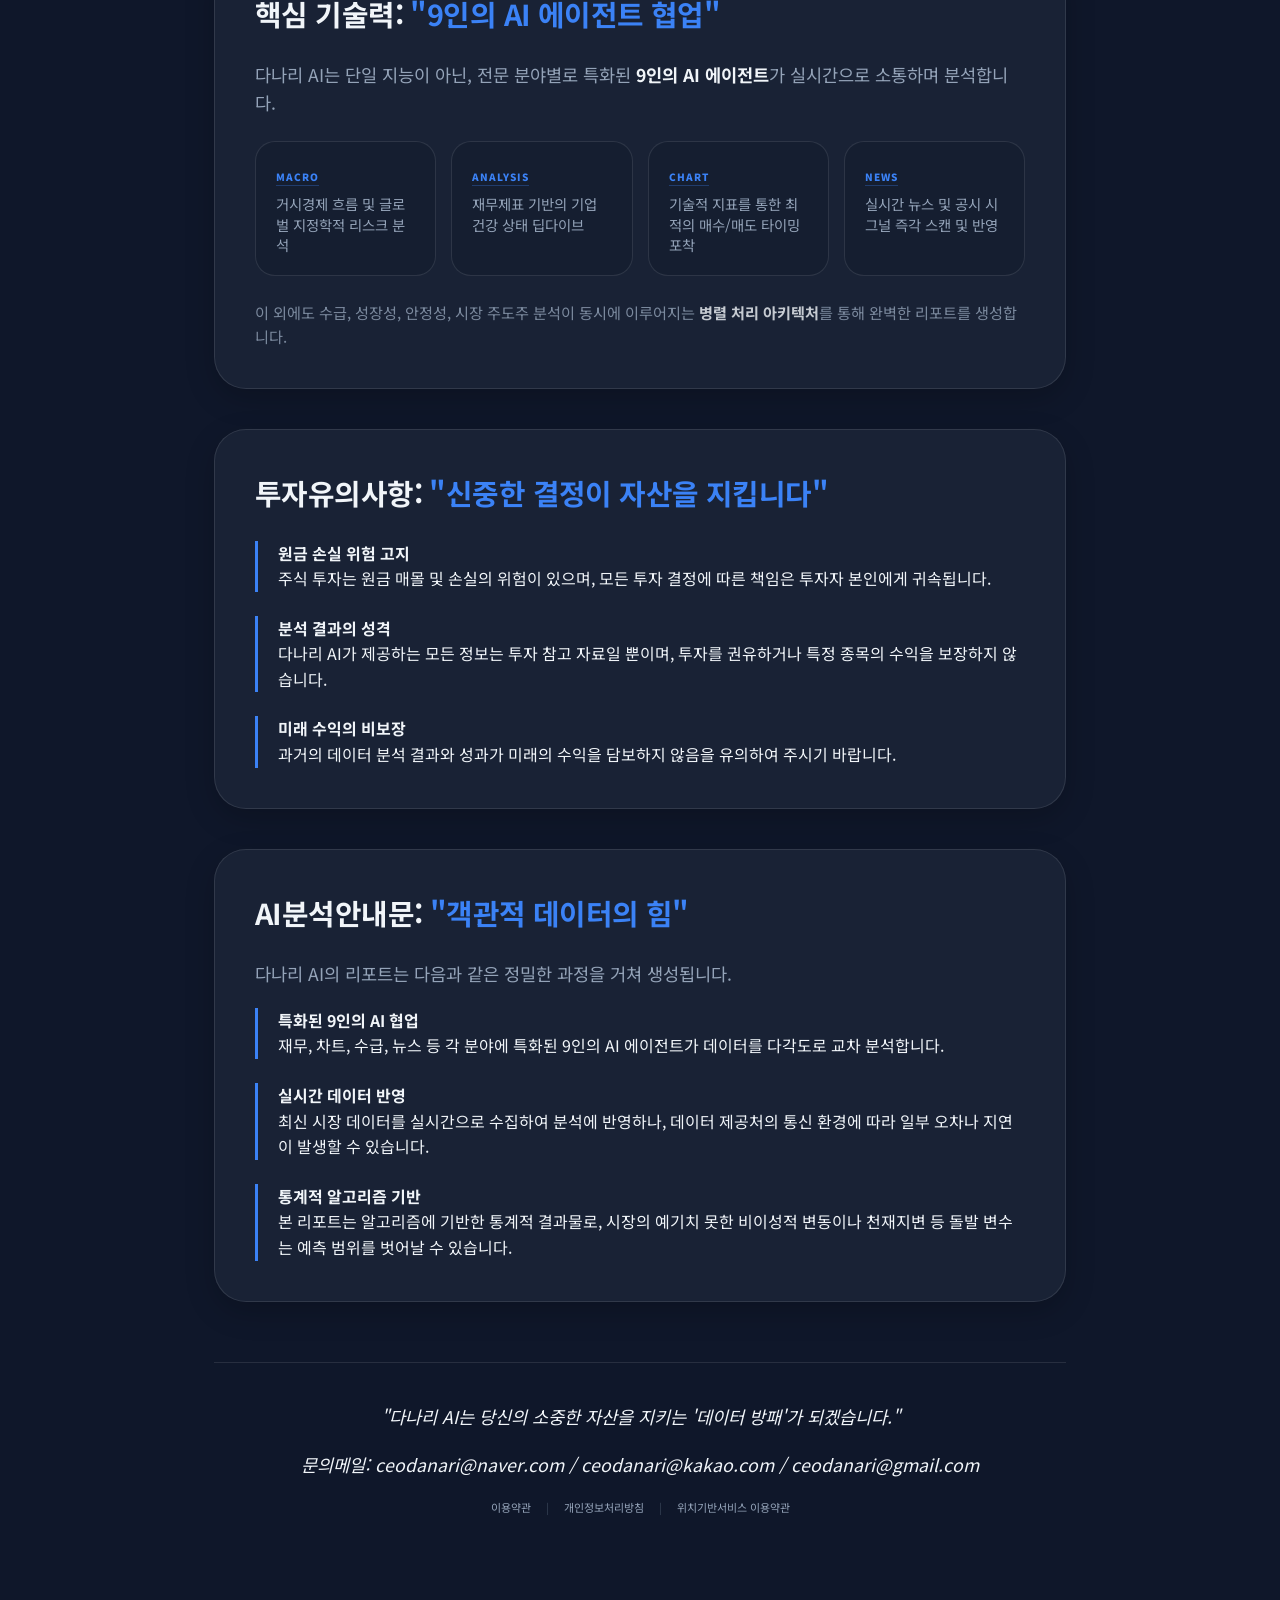
==== commit eca2febf: "Add files via upload" ====
--- a/index.html
+++ b/index.html
@@ -51,8 +51,8 @@
                 주변에서 주식 투자를 잘 모른 채 시작했다가 소중한 전재산을 잃고, 심지어 '전문가'라는 이들의 감언이설에 속아 더 깊은 늪에 빠지는 안타까운 사연들을 수없이 보아왔습니다.
             </p>
             <p>
-                주식가격은 끊임없이 변하고, 작은변화에도 목표가격은 변하기시작합니다. 끊임없이 변하는 시간처럼, 주가도 쉼없이 변화를 합니다.
-                어제의 목표가격이 계속유지되지 않습니다. 기업이 변화를 하기때문에 주가도 끊임없이 변화를 나타냅니다. 과거의 느낌으로 주식투자로 수익을 볼수가 없읍니다. 올라갈것이다라는 감으로 매수하시기전에 한번만 종목을 검색해보세요! 주식투자는 합리적이어야 내재산을
+                <span style="color: #ffffff;">주식가격은 끊임없이 변하고, 작은변화에도 목표가격은 변하기시작합니다. 끊임없이 변하는 시간처럼, 주가도 쉼없이 변화를 합니다.
+                어제의 목표가격이 계속유지되지 않습니다. 기업이 변화를 하기때문에 주가도 끊임없이 변화를 나타냅니다.</span> 과거의 느낌으로 주식투자로 수익을 볼수가 없읍니다. 올라갈것이다라는 감으로 매수하시기전에 한번만 종목을 검색해보세요! 주식투자는 합리적이어야 내재산을
                 지킬수있습니다.!
             </p>
             <p>
@@ -142,7 +142,7 @@
 
         <footer class="footer-note">
             <p>"다나리 AI는 당신의 소중한 자산을 지키는 '데이터 방패'가 되겠습니다."</p>
-            <p> 문의전화 : 010-3335-8245 / ceodanari@naver.com</p>
+            <p> 문의메일: ceodanari@naver.com / ceodanari@kakao.com / ceodanari@gmail.com</p>
             <div class="legal-links">
                 <a href="javascript:void(0)" onclick="openModal('tos-modal')">이용약관</a>
                 <span class="sep">|</span>
